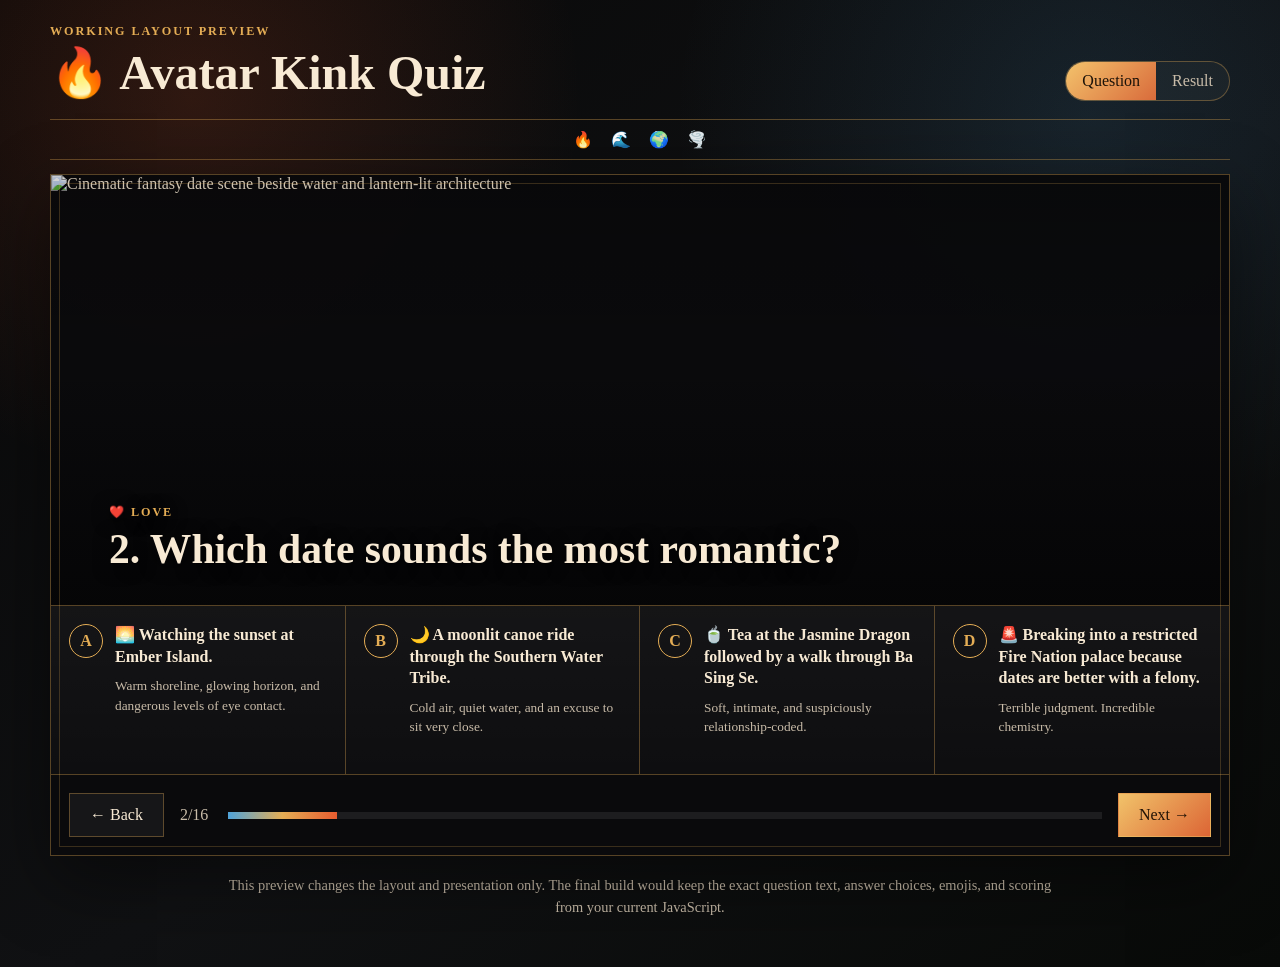
==== index.html @ ad83960a "Add files via upload" ====
<!DOCTYPE html>
<html lang="en">
<head>
  <meta charset="UTF-8">
  <meta name="viewport" content="width=device-width, initial-scale=1.0">
  <title>Avatar Kink Quiz — Layout Preview</title>
  <link rel="stylesheet" href="style.css">
</head>
<body>
  <main class="preview-shell">
    <header class="preview-header">
      <div>
        <p class="eyebrow">Working layout preview</p>
        <h1>🔥 Avatar Kink Quiz</h1>
      </div>
      <div class="view-switch" role="group" aria-label="Preview screen">
        <button class="switch-btn active" data-view="question">Question</button>
        <button class="switch-btn" data-view="result">Result</button>
      </div>
    </header>

    <section id="questionView" class="screen">
      <div class="ornament-line"><span>🔥</span><span>🌊</span><span>🌍</span><span>🌪️</span></div>

      <article class="question-frame">
        <div class="hero-art">
          <img src="assets/question-date-preview.jpg" alt="Cinematic fantasy date scene beside water and lantern-lit architecture">
          <div class="hero-shade"></div>
          <div class="question-heading">
            <p class="section-label">❤️ Love</p>
            <h2>2. Which date sounds the most romantic?</h2>
          </div>
        </div>

        <div class="answer-grid">
          <button class="answer-card">
            <span class="choice-letter">A</span>
            <span class="choice-copy"><b>🌅 Watching the sunset at Ember Island.</b><small>Warm shoreline, glowing horizon, and dangerous levels of eye contact.</small></span>
          </button>
          <button class="answer-card">
            <span class="choice-letter">B</span>
            <span class="choice-copy"><b>🌙 A moonlit canoe ride through the Southern Water Tribe.</b><small>Cold air, quiet water, and an excuse to sit very close.</small></span>
          </button>
          <button class="answer-card">
            <span class="choice-letter">C</span>
            <span class="choice-copy"><b>🍵 Tea at the Jasmine Dragon followed by a walk through Ba Sing Se.</b><small>Soft, intimate, and suspiciously relationship-coded.</small></span>
          </button>
          <button class="answer-card">
            <span class="choice-letter">D</span>
            <span class="choice-copy"><b>🚨 Breaking into a restricted Fire Nation palace because dates are better with a felony.</b><small>Terrible judgment. Incredible chemistry.</small></span>
          </button>
        </div>

        <footer class="quiz-footer">
          <button class="nav-btn">← Back</button>
          <div class="progress-wrap">
            <div class="progress-copy"><span>2</span>/16</div>
            <div class="progress-track"><div class="progress-fill"></div></div>
          </div>
          <button class="nav-btn primary">Next →</button>
        </footer>
      </article>
    </section>

    <section id="resultView" class="screen hidden">
      <article class="result-frame fire-theme">
        <div class="result-art-panel">
          <img src="assets/fire-result-preview.jpg" alt="Cinematic firebender woman surrounded by flames and a dragon-shaped fire spirit">
          <div class="result-vignette"></div>
          <div class="result-title">
            <p class="section-label">Your elemental profile</p>
            <h2>🔥 Firebender</h2>
            <p>The Wild Spark</p>
          </div>
          <div class="floating-seal seal-one">🐉</div>
          <div class="floating-seal seal-two">❤️‍🔥</div>
          <div class="floating-seal seal-three">😏</div>
        </div>

        <div class="result-details">
          <div class="result-chip">
            <span>⚙️</span>
            <div><small>Sub-bending Kink</small><strong>Dragon Fire Kink</strong></div>
          </div>
          <div class="result-chip">
            <span>❤️</span>
            <div><small>Love Style</small><strong>Ride or Die Love Style</strong></div>
          </div>
          <div class="result-chip">
            <span>🎭</span>
            <div><small>Mask</small><strong>Fire Energy</strong></div>
          </div>
          <div class="result-chip">
            <span>🔒</span>
            <div><small>Hidden Trait</small><strong>Whimsical</strong></div>
          </div>
          <div class="result-chip wide">
            <span>📜</span>
            <div><small>Relationship Quirk</small><strong>Likely to accidentally flirt with the cashier.</strong></div>
          </div>
        </div>

        <div class="result-quote">“You don’t just bring the heat. You are the whole damn flame.”</div>

        <div class="result-actions">
          <button class="nav-btn primary">Share Result Card</button>
          <button class="nav-btn">Save Result Card</button>
        </div>
      </article>
    </section>

    <p class="preview-note">This preview changes the layout and presentation only. The final build would keep the exact question text, answer choices, emojis, and scoring from your current JavaScript.</p>
  </main>
  <script src="script.js"></script>
</body>
</html>
---- style.css ----
:root {
  --ink: #f8ead4;
  --muted: #c9bca9;
  --gold: #e4ad55;
  --ember: #e85c2f;
  --water: #4fa3d9;
  --earth: #9ba54a;
  --air: #e6ddc0;
  --line: rgba(228, 173, 85, .35);
  --panel: rgba(10, 10, 12, .94);
}

* { box-sizing: border-box; }

body {
  margin: 0;
  min-height: 100vh;
  color: var(--ink);
  font-family: Georgia, "Times New Roman", serif;
  background:
    radial-gradient(circle at 15% 10%, rgba(232, 92, 47, .17), transparent 28%),
    radial-gradient(circle at 85% 12%, rgba(79, 163, 217, .13), transparent 30%),
    linear-gradient(145deg, #080808, #101113 55%, #080a08);
}

button { font: inherit; }

.preview-shell {
  width: min(1180px, calc(100% - 28px));
  margin: 0 auto;
  padding: 24px 0 48px;
}

.preview-header {
  display: flex;
  justify-content: space-between;
  align-items: end;
  gap: 20px;
  margin-bottom: 18px;
}

.eyebrow, .section-label {
  margin: 0 0 6px;
  color: var(--gold);
  text-transform: uppercase;
  letter-spacing: .16em;
  font-size: .76rem;
  font-weight: 700;
}

h1, h2 { margin: 0; }
h1 { font-size: clamp(1.8rem, 5vw, 3rem); }
h2 { font-size: clamp(1.6rem, 4vw, 2.6rem); line-height: 1.12; }

.view-switch {
  display: flex;
  border: 1px solid var(--line);
  border-radius: 999px;
  overflow: hidden;
  background: rgba(255,255,255,.03);
}

.switch-btn {
  border: 0;
  padding: 10px 16px;
  color: var(--muted);
  background: transparent;
  cursor: pointer;
}
.switch-btn.active {
  color: #1b1208;
  background: linear-gradient(135deg, #f3c36c, #d96b3b);
}

.ornament-line {
  display: flex;
  justify-content: center;
  gap: 18px;
  padding: 10px;
  color: var(--gold);
  border-top: 1px solid var(--line);
  border-bottom: 1px solid var(--line);
  margin-bottom: 14px;
}

.question-frame,
.result-frame {
  border: 1px solid var(--line);
  background: var(--panel);
  box-shadow: 0 24px 70px rgba(0,0,0,.46);
  overflow: hidden;
  position: relative;
}

.question-frame::before,
.result-frame::before {
  content: "";
  position: absolute;
  inset: 8px;
  border: 1px solid rgba(228,173,85,.22);
  pointer-events: none;
  z-index: 4;
}

.hero-art {
  min-height: 430px;
  position: relative;
  overflow: hidden;
}
.hero-art img,
.result-art-panel img {
  width: 100%;
  height: 100%;
  display: block;
  object-fit: cover;
}
.hero-art img { position: absolute; inset: 0; }

.hero-shade {
  position: absolute;
  inset: 0;
  background: linear-gradient(to top, rgba(5,5,6,.94), transparent 55%, rgba(0,0,0,.18));
}

.question-heading {
  position: absolute;
  left: clamp(20px, 5vw, 58px);
  right: clamp(20px, 5vw, 58px);
  bottom: 32px;
  text-shadow: 0 3px 18px #000;
}

.answer-grid {
  display: grid;
  grid-template-columns: repeat(4, 1fr);
  border-top: 1px solid var(--line);
}

.answer-card {
  min-height: 168px;
  border: 0;
  border-right: 1px solid var(--line);
  background:
    linear-gradient(to bottom, rgba(255,255,255,.045), rgba(255,255,255,.015));
  color: var(--ink);
  padding: 18px;
  text-align: left;
  cursor: pointer;
  display: flex;
  gap: 12px;
  transition: background .2s ease, transform .2s ease;
}
.answer-card:last-child { border-right: 0; }
.answer-card:hover,
.answer-card.selected {
  background: rgba(228,173,85,.12);
  transform: translateY(-3px);
}
.choice-letter {
  width: 34px;
  height: 34px;
  flex: 0 0 34px;
  display: grid;
  place-items: center;
  border: 1px solid var(--gold);
  border-radius: 50%;
  color: var(--gold);
  font-weight: 800;
}
.choice-copy b { display: block; line-height: 1.35; }
.choice-copy small {
  display: block;
  color: var(--muted);
  line-height: 1.45;
  margin-top: 9px;
}

.quiz-footer, .result-actions {
  display: flex;
  align-items: center;
  gap: 16px;
  padding: 18px;
  border-top: 1px solid var(--line);
}

.nav-btn {
  border: 1px solid var(--line);
  background: rgba(255,255,255,.05);
  color: var(--ink);
  padding: 12px 20px;
  cursor: pointer;
}
.nav-btn.primary {
  color: #211306;
  background: linear-gradient(135deg, #f1c36a, #dc6535);
}
.progress-wrap { flex: 1; display: flex; align-items: center; gap: 12px; }
.progress-copy { color: var(--muted); min-width: 36px; }
.progress-track { height: 7px; flex: 1; background: rgba(255,255,255,.08); }
.progress-fill { width: 12.5%; height: 100%; background: linear-gradient(90deg, var(--water), var(--gold), var(--ember)); }

.result-frame {
  display: grid;
  grid-template-columns: minmax(0, 1.25fr) minmax(300px, .75fr);
}
.result-art-panel {
  min-height: 760px;
  position: relative;
  overflow: hidden;
}
.result-art-panel img { position: absolute; inset: 0; }
.result-vignette {
  position: absolute;
  inset: 0;
  background:
    radial-gradient(circle at center, transparent 30%, rgba(0,0,0,.42) 100%),
    linear-gradient(to top, rgba(0,0,0,.9), transparent 45%);
}
.result-title {
  position: absolute;
  top: 36px;
  left: 42px;
  right: 42px;
  text-shadow: 0 3px 20px #000;
}
.result-title > p:last-child {
  margin: 8px 0 0;
  color: #ffd7a6;
  font-style: italic;
  font-size: 1.15rem;
}
.floating-seal {
  position: absolute;
  width: 62px;
  height: 62px;
  display: grid;
  place-items: center;
  border: 1px solid rgba(255,190,92,.7);
  border-radius: 50%;
  background: rgba(0,0,0,.55);
  font-size: 1.65rem;
  box-shadow: 0 0 30px rgba(232,92,47,.25);
}
.seal-one { right: 32px; top: 120px; }
.seal-two { left: 36px; bottom: 120px; }
.seal-three { right: 42px; bottom: 54px; }

.result-details {
  display: grid;
  align-content: center;
  gap: 12px;
  padding: 46px 34px 24px;
  background:
    linear-gradient(rgba(14,10,8,.94), rgba(8,8,10,.98)),
    repeating-linear-gradient(0deg, transparent, transparent 28px, rgba(228,173,85,.04) 29px);
}
.result-chip {
  display: grid;
  grid-template-columns: 46px 1fr;
  gap: 12px;
  align-items: center;
  border: 1px solid rgba(228,173,85,.25);
  padding: 14px;
  background: rgba(255,255,255,.035);
}
.result-chip > span { font-size: 1.5rem; text-align: center; }
.result-chip small {
  display: block;
  color: var(--gold);
  text-transform: uppercase;
  letter-spacing: .12em;
  margin-bottom: 5px;
}
.result-chip strong { line-height: 1.35; }

.result-quote {
  grid-column: 1 / -1;
  padding: 22px;
  text-align: center;
  font-size: 1.18rem;
  font-style: italic;
  border-top: 1px solid var(--line);
  background: rgba(232,92,47,.07);
}
.result-actions { grid-column: 1 / -1; justify-content: center; }

.preview-note {
  color: var(--muted);
  line-height: 1.55;
  text-align: center;
  max-width: 850px;
  margin: 18px auto 0;
  font-size: .9rem;
}

.hidden { display: none !important; }

@media (max-width: 820px) {
  .preview-header { align-items: stretch; flex-direction: column; }
  .view-switch { align-self: flex-start; }
  .answer-grid { grid-template-columns: 1fr 1fr; }
  .answer-card:nth-child(2) { border-right: 0; }
  .answer-card:nth-child(-n+2) { border-bottom: 1px solid var(--line); }
  .result-frame { grid-template-columns: 1fr; }
  .result-art-panel { min-height: 640px; }
}

@media (max-width: 520px) {
  .preview-shell { width: min(100% - 14px, 1180px); padding-top: 10px; }
  .hero-art { min-height: 390px; }
  .answer-grid { grid-template-columns: 1fr; }
  .answer-card { border-right: 0; border-bottom: 1px solid var(--line); min-height: 0; }
  .quiz-footer { flex-wrap: wrap; }
  .progress-wrap { order: -1; width: 100%; flex-basis: 100%; }
  .result-art-panel { min-height: 560px; }
  .result-details { padding: 24px 18px; }
  .result-title { left: 24px; right: 24px; top: 28px; }
}
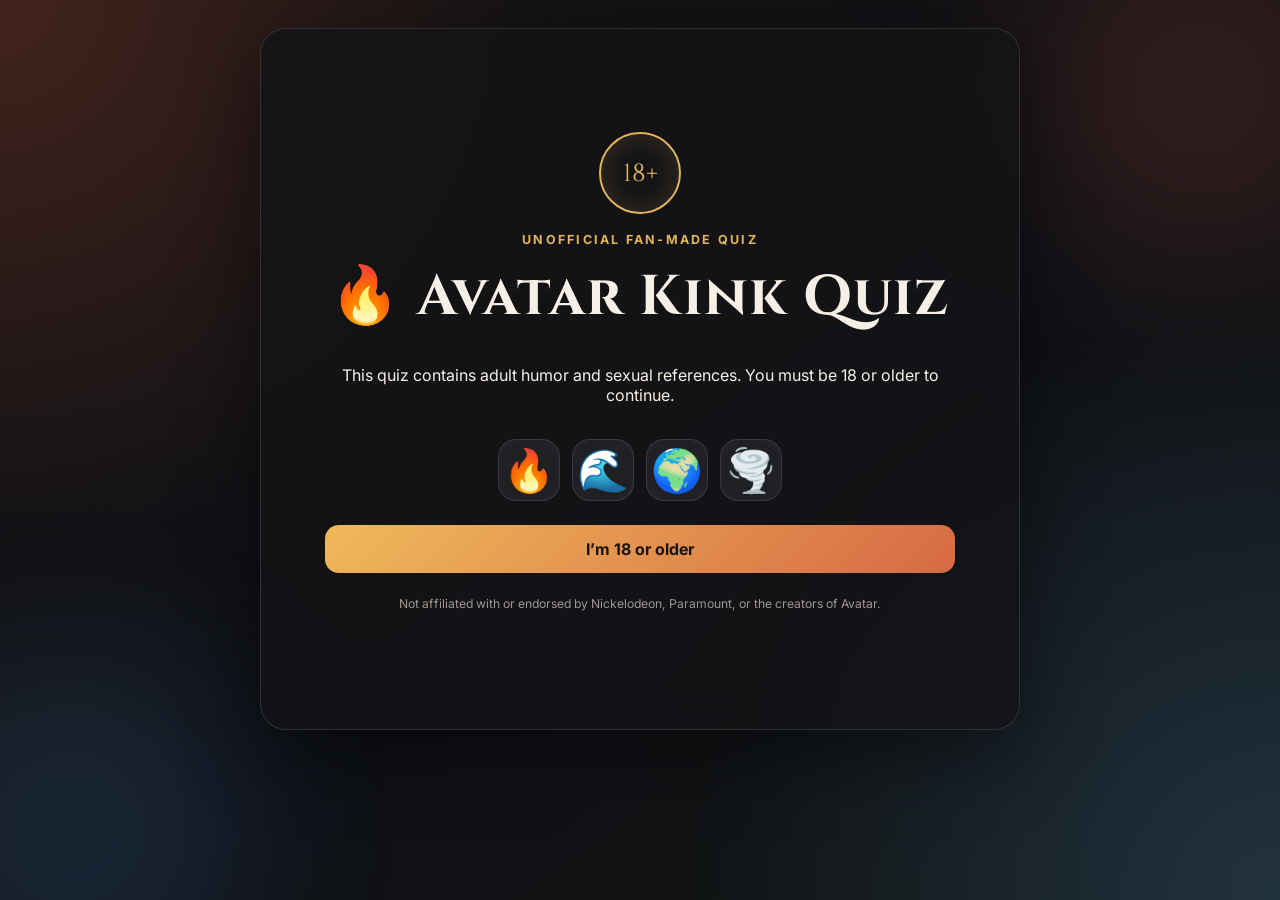
==== commit 722c8796: "Add files via upload" ====
--- a/index.html
+++ b/index.html
@@ -1,116 +1,74 @@
 <!DOCTYPE html>
 <html lang="en">
 <head>
-  <meta charset="UTF-8">
-  <meta name="viewport" content="width=device-width, initial-scale=1.0">
-  <title>Avatar Kink Quiz — Layout Preview</title>
-  <link rel="stylesheet" href="style.css">
+  <meta charset="UTF-8" />
+  <meta name="viewport" content="width=device-width, initial-scale=1.0" />
+  <meta name="description" content="An unofficial, fan-made adult elemental personality quiz." />
+  <title>Avatar Kink Quiz</title>
+  <link rel="preconnect" href="https://fonts.googleapis.com">
+  <link rel="preconnect" href="https://fonts.gstatic.com" crossorigin>
+  <link href="https://fonts.googleapis.com/css2?family=Cinzel:wght@600;700&family=Inter:wght@400;500;600;700&display=swap" rel="stylesheet">
+  <link rel="stylesheet" href="style.css" />
 </head>
 <body>
-  <main class="preview-shell">
-    <header class="preview-header">
-      <div>
-        <p class="eyebrow">Working layout preview</p>
-        <h1>🔥 Avatar Kink Quiz</h1>
+  <div class="ambient ambient-one"></div>
+  <div class="ambient ambient-two"></div>
+  <div id="elementFX" class="element-fx" aria-hidden="true"></div>
+
+  <main class="app-shell">
+    <section id="ageGate" class="panel age-gate">
+      <div class="seal">18+</div>
+      <p class="eyebrow">Unofficial fan-made quiz</p>
+      <h1>🔥 Avatar Kink Quiz</h1>
+      <p>This quiz contains adult humor and sexual references. You must be 18 or older to continue.</p>
+      <div class="intro-art" aria-hidden="true">
+        <span>🔥</span><span>🌊</span><span>🌍</span><span>🌪️</span>
       </div>
-      <div class="view-switch" role="group" aria-label="Preview screen">
-        <button class="switch-btn active" data-view="question">Question</button>
-        <button class="switch-btn" data-view="result">Result</button>
-      </div>
-    </header>
-
-    <section id="questionView" class="screen">
-      <div class="ornament-line"><span>🔥</span><span>🌊</span><span>🌍</span><span>🌪️</span></div>
-
-      <article class="question-frame">
-        <div class="hero-art">
-          <img src="assets/question-date-preview.jpg" alt="Cinematic fantasy date scene beside water and lantern-lit architecture">
-          <div class="hero-shade"></div>
-          <div class="question-heading">
-            <p class="section-label">❤️ Love</p>
-            <h2>2. Which date sounds the most romantic?</h2>
-          </div>
-        </div>
-
-        <div class="answer-grid">
-          <button class="answer-card">
-            <span class="choice-letter">A</span>
-            <span class="choice-copy"><b>🌅 Watching the sunset at Ember Island.</b><small>Warm shoreline, glowing horizon, and dangerous levels of eye contact.</small></span>
-          </button>
-          <button class="answer-card">
-            <span class="choice-letter">B</span>
-            <span class="choice-copy"><b>🌙 A moonlit canoe ride through the Southern Water Tribe.</b><small>Cold air, quiet water, and an excuse to sit very close.</small></span>
-          </button>
-          <button class="answer-card">
-            <span class="choice-letter">C</span>
-            <span class="choice-copy"><b>🍵 Tea at the Jasmine Dragon followed by a walk through Ba Sing Se.</b><small>Soft, intimate, and suspiciously relationship-coded.</small></span>
-          </button>
-          <button class="answer-card">
-            <span class="choice-letter">D</span>
-            <span class="choice-copy"><b>🚨 Breaking into a restricted Fire Nation palace because dates are better with a felony.</b><small>Terrible judgment. Incredible chemistry.</small></span>
-          </button>
-        </div>
-
-        <footer class="quiz-footer">
-          <button class="nav-btn">← Back</button>
-          <div class="progress-wrap">
-            <div class="progress-copy"><span>2</span>/16</div>
-            <div class="progress-track"><div class="progress-fill"></div></div>
-          </div>
-          <button class="nav-btn primary">Next →</button>
-        </footer>
-      </article>
+      <button id="enterQuiz" class="primary-btn">I’m 18 or older</button>
+      <p class="legal">Not affiliated with or endorsed by Nickelodeon, Paramount, or the creators of Avatar.</p>
     </section>
 
-    <section id="resultView" class="screen hidden">
-      <article class="result-frame fire-theme">
-        <div class="result-art-panel">
-          <img src="assets/fire-result-preview.jpg" alt="Cinematic firebender woman surrounded by flames and a dragon-shaped fire spirit">
-          <div class="result-vignette"></div>
-          <div class="result-title">
-            <p class="section-label">Your elemental profile</p>
-            <h2>🔥 Firebender</h2>
-            <p>The Wild Spark</p>
-          </div>
-          <div class="floating-seal seal-one">🐉</div>
-          <div class="floating-seal seal-two">❤️‍🔥</div>
-          <div class="floating-seal seal-three">😏</div>
+    <section id="quizApp" class="hidden">
+      <header class="topbar">
+        <div>
+          <p class="eyebrow" id="sectionLabel">❤️ Love</p>
+          <h1>🔥 Avatar Kink Quiz</h1>
         </div>
+        <div class="topbar-actions">
+          <button id="musicBtn" class="icon-btn" type="button" aria-label="Toggle ambient music" title="Toggle ambient music">♪</button>
+          <div class="progress-copy"><span id="questionCount">1</span>/16</div>
+        </div>
+      </header>
 
-        <div class="result-details">
-          <div class="result-chip">
-            <span>⚙️</span>
-            <div><small>Sub-bending Kink</small><strong>Dragon Fire Kink</strong></div>
-          </div>
-          <div class="result-chip">
-            <span>❤️</span>
-            <div><small>Love Style</small><strong>Ride or Die Love Style</strong></div>
-          </div>
-          <div class="result-chip">
-            <span>🎭</span>
-            <div><small>Mask</small><strong>Fire Energy</strong></div>
-          </div>
-          <div class="result-chip">
-            <span>🔒</span>
-            <div><small>Hidden Trait</small><strong>Whimsical</strong></div>
-          </div>
-          <div class="result-chip wide">
-            <span>📜</span>
-            <div><small>Relationship Quirk</small><strong>Likely to accidentally flirt with the cashier.</strong></div>
-          </div>
-        </div>
+      <div class="progress-track" aria-hidden="true">
+        <div id="progressBar" class="progress-bar"></div>
+      </div>
 
-        <div class="result-quote">“You don’t just bring the heat. You are the whole damn flame.”</div>
+      <section id="questionCard" class="panel question-card" aria-live="polite"></section>
 
-        <div class="result-actions">
-          <button class="nav-btn primary">Share Result Card</button>
-          <button class="nav-btn">Save Result Card</button>
-        </div>
-      </article>
+      <nav class="quiz-nav">
+        <button id="backBtn" class="secondary-btn">Back</button>
+        <button id="nextBtn" class="primary-btn">Next</button>
+      </nav>
     </section>
 
-    <p class="preview-note">This preview changes the layout and presentation only. The final build would keep the exact question text, answer choices, emojis, and scoring from your current JavaScript.</p>
+    <section id="resultScreen" class="hidden">
+      <div class="panel result-panel">
+        <p class="eyebrow">Your elemental profile</p>
+        <h1 id="resultTitle">Your Result</h1>
+        <div id="resultCard" class="result-card"></div>
+        <div class="result-actions">
+          <button id="shareCardBtn" class="primary-btn">Share Result Card</button>
+          <button id="saveCardBtn" class="secondary-btn">Save Result Card</button>
+          <button id="copyBtn" class="secondary-btn">Copy Text</button>
+          <button id="restartBtn" class="ghost-btn">Retake Quiz</button>
+        </div>
+        <canvas id="shareCanvas" width="1080" height="1350" class="share-canvas" aria-hidden="true"></canvas>
+        <p class="legal">This unofficial fan project uses no official artwork and stores no answers on a server.</p>
+      </div>
+    </section>
   </main>
+
   <script src="script.js"></script>
 </body>
 </html>
--- a/style.css
+++ b/style.css
@@ -1,319 +1,556 @@
-
 :root {
-  --ink: #f8ead4;
-  --muted: #c9bca9;
-  --gold: #e4ad55;
-  --ember: #e85c2f;
-  --water: #4fa3d9;
-  --earth: #9ba54a;
-  --air: #e6ddc0;
-  --line: rgba(228, 173, 85, .35);
-  --panel: rgba(10, 10, 12, .94);
+  --ink: #f6efe5;
+  --muted: #cfc4b8;
+  --panel: rgba(20, 20, 23, 0.88);
+  --panel-strong: rgba(11, 11, 13, 0.96);
+  --line: rgba(255,255,255,0.12);
+  --gold: #e2b45c;
+  --fire: #d95b3f;
+  --water: #4f8fcf;
+  --earth: #78934d;
+  --air: #d7c99d;
+  --shadow: 0 24px 80px rgba(0,0,0,.45);
 }
 
 * { box-sizing: border-box; }
+
+html { min-height: 100%; }
 
 body {
   margin: 0;
   min-height: 100vh;
   color: var(--ink);
-  font-family: Georgia, "Times New Roman", serif;
+  font-family: "Inter", system-ui, sans-serif;
   background:
-    radial-gradient(circle at 15% 10%, rgba(232, 92, 47, .17), transparent 28%),
-    radial-gradient(circle at 85% 12%, rgba(79, 163, 217, .13), transparent 30%),
-    linear-gradient(145deg, #080808, #101113 55%, #080a08);
-}
-
-button { font: inherit; }
-
-.preview-shell {
-  width: min(1180px, calc(100% - 28px));
+    radial-gradient(circle at top left, rgba(217,91,63,.23), transparent 35%),
+    radial-gradient(circle at bottom right, rgba(79,143,207,.25), transparent 38%),
+    linear-gradient(145deg, #161312, #0f1117 55%, #12140f);
+  overflow-x: hidden;
+}
+
+body::before {
+  content: "";
+  position: fixed;
+  inset: 0;
+  pointer-events: none;
+  opacity: .16;
+  background-image:
+    linear-gradient(rgba(255,255,255,.025) 1px, transparent 1px),
+    linear-gradient(90deg, rgba(255,255,255,.025) 1px, transparent 1px);
+  background-size: 36px 36px;
+}
+
+.ambient {
+  position: fixed;
+  width: 340px;
+  height: 340px;
+  border-radius: 50%;
+  filter: blur(90px);
+  opacity: .18;
+  pointer-events: none;
+}
+.ambient-one { top: -80px; right: -90px; background: var(--fire); }
+.ambient-two { bottom: -100px; left: -100px; background: var(--water); }
+
+.app-shell {
+  width: min(760px, calc(100% - 28px));
   margin: 0 auto;
-  padding: 24px 0 48px;
-}
-
-.preview-header {
+  padding: 28px 0 52px;
+  position: relative;
+  z-index: 1;
+}
+
+.panel {
+  background: var(--panel);
+  border: 1px solid var(--line);
+  border-radius: 26px;
+  box-shadow: var(--shadow);
+  backdrop-filter: blur(18px);
+}
+
+.age-gate {
+  min-height: 78vh;
+  display: grid;
+  place-content: center;
+  text-align: center;
+  padding: clamp(28px, 6vw, 64px);
+}
+
+.seal {
+  margin: 0 auto 18px;
+  width: 82px;
+  height: 82px;
+  display: grid;
+  place-items: center;
+  border-radius: 50%;
+  border: 2px solid var(--gold);
+  color: var(--gold);
+  font-family: "Cinzel", serif;
+  font-size: 1.55rem;
+  box-shadow: inset 0 0 28px rgba(226,180,92,.18);
+}
+
+h1, h2 {
+  font-family: "Cinzel", serif;
+  letter-spacing: .02em;
+}
+
+h1 { margin: 4px 0 14px; font-size: clamp(2rem, 7vw, 3.5rem); }
+h2 { font-size: clamp(1.45rem, 4.4vw, 2.05rem); line-height: 1.28; }
+
+.eyebrow {
+  margin: 0 0 8px;
+  color: var(--gold);
+  font-size: .78rem;
+  text-transform: uppercase;
+  letter-spacing: .18em;
+  font-weight: 700;
+}
+
+.notice {
+  margin: 20px auto 24px;
+  max-width: 560px;
+  padding: 14px 16px;
+  border: 1px solid rgba(226,180,92,.25);
+  background: rgba(226,180,92,.08);
+  border-radius: 14px;
+  color: var(--muted);
+  line-height: 1.55;
+}
+
+.legal {
+  margin-top: 22px;
+  font-size: .76rem;
+  color: #9f978f;
+  line-height: 1.5;
+}
+
+.hidden { display: none !important; }
+
+.topbar {
   display: flex;
+  align-items: flex-end;
   justify-content: space-between;
-  align-items: end;
-  gap: 20px;
+  gap: 18px;
+  margin: 6px 4px 14px;
+}
+.topbar h1 { margin: 0; font-size: clamp(1.45rem, 5vw, 2.25rem); }
+.progress-copy { color: var(--muted); font-weight: 700; }
+
+.progress-track {
+  height: 8px;
+  border-radius: 999px;
+  background: rgba(255,255,255,.08);
+  overflow: hidden;
   margin-bottom: 18px;
 }
-
-.eyebrow, .section-label {
-  margin: 0 0 6px;
-  color: var(--gold);
-  text-transform: uppercase;
-  letter-spacing: .16em;
-  font-size: .76rem;
-  font-weight: 700;
-}
-
-h1, h2 { margin: 0; }
-h1 { font-size: clamp(1.8rem, 5vw, 3rem); }
-h2 { font-size: clamp(1.6rem, 4vw, 2.6rem); line-height: 1.12; }
-
-.view-switch {
-  display: flex;
-  border: 1px solid var(--line);
-  border-radius: 999px;
-  overflow: hidden;
-  background: rgba(255,255,255,.03);
-}
-
-.switch-btn {
-  border: 0;
-  padding: 10px 16px;
+.progress-bar {
+  width: 6.25%;
+  height: 100%;
+  border-radius: inherit;
+  background: linear-gradient(90deg, var(--fire), var(--gold), var(--water));
+  transition: width .35s ease;
+}
+
+.question-card {
+  min-height: 480px;
+  padding: clamp(24px, 5vw, 44px);
+  animation: rise .3s ease;
+}
+
+.question-card .question-copy {
   color: var(--muted);
-  background: transparent;
+  line-height: 1.65;
+  margin: 0 0 18px;
+}
+.question-card blockquote {
+  margin: 18px 0;
+  padding: 16px 18px;
+  border-left: 3px solid var(--gold);
+  background: rgba(255,255,255,.04);
+  border-radius: 0 12px 12px 0;
+  font-family: "Cinzel", serif;
+}
+
+.answers {
+  display: grid;
+  gap: 12px;
+  margin-top: 22px;
+}
+
+.answer {
+  width: 100%;
+  text-align: left;
+  padding: 16px 17px;
+  border: 1px solid var(--line);
+  background: rgba(255,255,255,.045);
+  color: var(--ink);
+  border-radius: 15px;
+  font: inherit;
+  line-height: 1.45;
   cursor: pointer;
-}
-.switch-btn.active {
-  color: #1b1208;
-  background: linear-gradient(135deg, #f3c36c, #d96b3b);
-}
-
-.ornament-line {
-  display: flex;
-  justify-content: center;
-  gap: 18px;
-  padding: 10px;
-  color: var(--gold);
-  border-top: 1px solid var(--line);
-  border-bottom: 1px solid var(--line);
-  margin-bottom: 14px;
-}
-
-.question-frame,
-.result-frame {
-  border: 1px solid var(--line);
-  background: var(--panel);
-  box-shadow: 0 24px 70px rgba(0,0,0,.46);
-  overflow: hidden;
-  position: relative;
-}
-
-.question-frame::before,
-.result-frame::before {
-  content: "";
-  position: absolute;
-  inset: 8px;
-  border: 1px solid rgba(228,173,85,.22);
-  pointer-events: none;
-  z-index: 4;
-}
-
-.hero-art {
-  min-height: 430px;
-  position: relative;
-  overflow: hidden;
-}
-.hero-art img,
-.result-art-panel img {
+  transition: transform .18s ease, border-color .18s ease, background .18s ease;
+}
+.answer:hover { transform: translateY(-2px); border-color: rgba(226,180,92,.6); }
+.answer.selected {
+  border-color: var(--gold);
+  background: rgba(226,180,92,.13);
+  box-shadow: inset 0 0 0 1px rgba(226,180,92,.25);
+}
+
+.numeric-wrap {
+  margin-top: 22px;
+}
+.numeric-wrap label {
+  display: block;
+  margin-bottom: 9px;
+  color: var(--muted);
+}
+.numeric-input {
   width: 100%;
-  height: 100%;
-  display: block;
-  object-fit: cover;
-}
-.hero-art img { position: absolute; inset: 0; }
-
-.hero-shade {
-  position: absolute;
-  inset: 0;
-  background: linear-gradient(to top, rgba(5,5,6,.94), transparent 55%, rgba(0,0,0,.18));
-}
-
-.question-heading {
-  position: absolute;
-  left: clamp(20px, 5vw, 58px);
-  right: clamp(20px, 5vw, 58px);
-  bottom: 32px;
-  text-shadow: 0 3px 18px #000;
-}
-
-.answer-grid {
-  display: grid;
-  grid-template-columns: repeat(4, 1fr);
-  border-top: 1px solid var(--line);
-}
-
-.answer-card {
-  min-height: 168px;
-  border: 0;
-  border-right: 1px solid var(--line);
-  background:
-    linear-gradient(to bottom, rgba(255,255,255,.045), rgba(255,255,255,.015));
+  padding: 17px;
+  border: 1px solid var(--line);
+  background: rgba(255,255,255,.055);
   color: var(--ink);
-  padding: 18px;
-  text-align: left;
-  cursor: pointer;
+  border-radius: 14px;
+  font: inherit;
+  font-size: 1.1rem;
+  outline: none;
+}
+.numeric-input:focus { border-color: var(--gold); }
+
+.helper {
+  margin-top: 12px;
+  color: #aaa198;
+  font-size: .83rem;
+  line-height: 1.55;
+}
+
+.quiz-nav, .result-actions {
   display: flex;
   gap: 12px;
-  transition: background .2s ease, transform .2s ease;
-}
-.answer-card:last-child { border-right: 0; }
-.answer-card:hover,
-.answer-card.selected {
-  background: rgba(228,173,85,.12);
-  transform: translateY(-3px);
-}
-.choice-letter {
-  width: 34px;
-  height: 34px;
-  flex: 0 0 34px;
+  margin-top: 16px;
+}
+.quiz-nav button, .result-actions button { flex: 1; }
+
+button {
+  border: 0;
+  border-radius: 14px;
+  padding: 14px 18px;
+  font: inherit;
+  font-weight: 700;
+  cursor: pointer;
+}
+button:disabled { opacity: .45; cursor: not-allowed; }
+.primary-btn {
+  background: linear-gradient(135deg, #efb95a, #d76a44);
+  color: #18130d;
+}
+.secondary-btn {
+  background: rgba(255,255,255,.09);
+  color: var(--ink);
+  border: 1px solid var(--line);
+}
+.ghost-btn {
+  background: transparent;
+  color: var(--muted);
+  border: 1px dashed var(--line);
+}
+
+.result-panel {
+  padding: clamp(24px, 5vw, 48px);
+  text-align: center;
+}
+.result-card {
+  margin: 26px 0 18px;
   display: grid;
-  place-items: center;
-  border: 1px solid var(--gold);
-  border-radius: 50%;
-  color: var(--gold);
-  font-weight: 800;
-}
-.choice-copy b { display: block; line-height: 1.35; }
-.choice-copy small {
-  display: block;
-  color: var(--muted);
-  line-height: 1.45;
-  margin-top: 9px;
-}
-
-.quiz-footer, .result-actions {
-  display: flex;
-  align-items: center;
-  gap: 16px;
-  padding: 18px;
-  border-top: 1px solid var(--line);
-}
-
-.nav-btn {
-  border: 1px solid var(--line);
-  background: rgba(255,255,255,.05);
-  color: var(--ink);
-  padding: 12px 20px;
-  cursor: pointer;
-}
-.nav-btn.primary {
-  color: #211306;
-  background: linear-gradient(135deg, #f1c36a, #dc6535);
-}
-.progress-wrap { flex: 1; display: flex; align-items: center; gap: 12px; }
-.progress-copy { color: var(--muted); min-width: 36px; }
-.progress-track { height: 7px; flex: 1; background: rgba(255,255,255,.08); }
-.progress-fill { width: 12.5%; height: 100%; background: linear-gradient(90deg, var(--water), var(--gold), var(--ember)); }
-
-.result-frame {
-  display: grid;
-  grid-template-columns: minmax(0, 1.25fr) minmax(300px, .75fr);
-}
-.result-art-panel {
-  min-height: 760px;
-  position: relative;
-  overflow: hidden;
-}
-.result-art-panel img { position: absolute; inset: 0; }
-.result-vignette {
-  position: absolute;
-  inset: 0;
-  background:
-    radial-gradient(circle at center, transparent 30%, rgba(0,0,0,.42) 100%),
-    linear-gradient(to top, rgba(0,0,0,.9), transparent 45%);
-}
-.result-title {
-  position: absolute;
-  top: 36px;
-  left: 42px;
-  right: 42px;
-  text-shadow: 0 3px 20px #000;
-}
-.result-title > p:last-child {
-  margin: 8px 0 0;
-  color: #ffd7a6;
-  font-style: italic;
-  font-size: 1.15rem;
-}
-.floating-seal {
-  position: absolute;
-  width: 62px;
-  height: 62px;
-  display: grid;
-  place-items: center;
-  border: 1px solid rgba(255,190,92,.7);
-  border-radius: 50%;
-  background: rgba(0,0,0,.55);
-  font-size: 1.65rem;
-  box-shadow: 0 0 30px rgba(232,92,47,.25);
-}
-.seal-one { right: 32px; top: 120px; }
-.seal-two { left: 36px; bottom: 120px; }
-.seal-three { right: 42px; bottom: 54px; }
-
-.result-details {
-  display: grid;
-  align-content: center;
   gap: 12px;
-  padding: 46px 34px 24px;
-  background:
-    linear-gradient(rgba(14,10,8,.94), rgba(8,8,10,.98)),
-    repeating-linear-gradient(0deg, transparent, transparent 28px, rgba(228,173,85,.04) 29px);
-}
-.result-chip {
-  display: grid;
-  grid-template-columns: 46px 1fr;
-  gap: 12px;
-  align-items: center;
-  border: 1px solid rgba(228,173,85,.25);
-  padding: 14px;
-  background: rgba(255,255,255,.035);
-}
-.result-chip > span { font-size: 1.5rem; text-align: center; }
-.result-chip small {
+  text-align: left;
+}
+.result-row {
+  border: 1px solid var(--line);
+  background: rgba(255,255,255,.045);
+  border-radius: 16px;
+  padding: 16px;
+}
+.result-row small {
   display: block;
   color: var(--gold);
   text-transform: uppercase;
   letter-spacing: .12em;
   margin-bottom: 5px;
 }
-.result-chip strong { line-height: 1.35; }
-
-.result-quote {
-  grid-column: 1 / -1;
-  padding: 22px;
-  text-align: center;
-  font-size: 1.18rem;
-  font-style: italic;
-  border-top: 1px solid var(--line);
-  background: rgba(232,92,47,.07);
-}
-.result-actions { grid-column: 1 / -1; justify-content: center; }
-
-.preview-note {
-  color: var(--muted);
-  line-height: 1.55;
-  text-align: center;
-  max-width: 850px;
-  margin: 18px auto 0;
-  font-size: .9rem;
-}
-
-.hidden { display: none !important; }
-
-@media (max-width: 820px) {
-  .preview-header { align-items: stretch; flex-direction: column; }
-  .view-switch { align-self: flex-start; }
-  .answer-grid { grid-template-columns: 1fr 1fr; }
-  .answer-card:nth-child(2) { border-right: 0; }
-  .answer-card:nth-child(-n+2) { border-bottom: 1px solid var(--line); }
-  .result-frame { grid-template-columns: 1fr; }
-  .result-art-panel { min-height: 640px; }
-}
-
-@media (max-width: 520px) {
-  .preview-shell { width: min(100% - 14px, 1180px); padding-top: 10px; }
-  .hero-art { min-height: 390px; }
-  .answer-grid { grid-template-columns: 1fr; }
-  .answer-card { border-right: 0; border-bottom: 1px solid var(--line); min-height: 0; }
-  .quiz-footer { flex-wrap: wrap; }
-  .progress-wrap { order: -1; width: 100%; flex-basis: 100%; }
-  .result-art-panel { min-height: 560px; }
-  .result-details { padding: 24px 18px; }
-  .result-title { left: 24px; right: 24px; top: 28px; }
-}
+.result-row strong { font-size: 1.08rem; line-height: 1.45; }
+
+@keyframes rise {
+  from { opacity: 0; transform: translateY(8px); }
+  to { opacity: 1; transform: translateY(0); }
+}
+
+@media (max-width: 620px) {
+  .app-shell { width: min(100% - 18px, 760px); padding-top: 12px; }
+  .question-card { min-height: 520px; }
+  .quiz-nav, .result-actions { flex-direction: column; }
+}
+
+
+/* Enhanced elemental animation, transitions, music button, and result card controls */
+.element-fx {
+  position: fixed;
+  inset: 0;
+  overflow: hidden;
+  pointer-events: none;
+  z-index: 0;
+}
+
+.fx-particle {
+  position: absolute;
+  width: var(--size, 12px);
+  height: var(--size, 12px);
+  left: var(--x, 50%);
+  bottom: -40px;
+  opacity: 0;
+  border-radius: 50%;
+  animation: particleRise var(--duration, 4s) ease-out forwards;
+}
+
+.fx-fire {
+  background: radial-gradient(circle at 35% 35%, #ffd27a, #f06d42 55%, transparent 72%);
+  box-shadow: 0 0 18px rgba(240,109,66,.75);
+}
+.fx-water {
+  border: 2px solid rgba(145,211,255,.8);
+  background: rgba(79,143,207,.18);
+  box-shadow: 0 0 16px rgba(79,143,207,.55);
+}
+.fx-earth {
+  border-radius: 4px;
+  background: linear-gradient(135deg, #c0a36a, #6f7e45);
+  transform: rotate(var(--rot, 0deg));
+}
+.fx-air {
+  border: 2px solid rgba(240,235,210,.72);
+  background: transparent;
+  box-shadow: inset 0 0 8px rgba(255,255,255,.15);
+}
+
+@keyframes particleRise {
+  0% { transform: translate3d(0, 0, 0) scale(.55) rotate(0deg); opacity: 0; }
+  15% { opacity: .9; }
+  100% { transform: translate3d(var(--drift, 30px), -110vh, 0) scale(1.25) rotate(260deg); opacity: 0; }
+}
+
+.topbar-actions {
+  display: flex;
+  align-items: center;
+  gap: 12px;
+}
+
+.icon-btn {
+  width: 42px;
+  height: 42px;
+  padding: 0;
+  border-radius: 50%;
+  display: grid;
+  place-items: center;
+  color: var(--ink);
+  background: rgba(255,255,255,.08);
+  border: 1px solid var(--line);
+  font-size: 1.15rem;
+}
+.icon-btn.active {
+  color: #17120d;
+  background: linear-gradient(135deg, #efb95a, #d76a44);
+}
+
+.question-card.transition-out {
+  animation: cardOut .22s ease forwards;
+}
+.question-card.transition-in {
+  animation: cardIn .34s cubic-bezier(.2,.8,.2,1) forwards;
+}
+
+@keyframes cardOut {
+  to { opacity: 0; transform: translateX(-18px) scale(.985); }
+}
+@keyframes cardIn {
+  from { opacity: 0; transform: translateX(22px) scale(.985); }
+  to { opacity: 1; transform: translateX(0) scale(1); }
+}
+
+.result-panel {
+  position: relative;
+  overflow: hidden;
+}
+.result-panel::before {
+  content: "";
+  position: absolute;
+  inset: -30%;
+  background:
+    conic-gradient(from 0deg,
+      rgba(217,91,63,.12),
+      rgba(79,143,207,.12),
+      rgba(120,147,77,.12),
+      rgba(215,201,157,.12),
+      rgba(217,91,63,.12));
+  animation: resultAura 18s linear infinite;
+  pointer-events: none;
+}
+.result-panel > * {
+  position: relative;
+  z-index: 1;
+}
+@keyframes resultAura {
+  to { transform: rotate(360deg); }
+}
+
+.result-row {
+  transition: transform .2s ease, border-color .2s ease;
+}
+.result-row:hover {
+  transform: translateY(-2px);
+  border-color: rgba(226,180,92,.45);
+}
+
+.share-canvas {
+  position: fixed;
+  left: -99999px;
+  top: -99999px;
+  width: 1px;
+  height: 1px;
+}
+
+@media (prefers-reduced-motion: reduce) {
+  *, *::before, *::after {
+    animation-duration: .01ms !important;
+    animation-iteration-count: 1 !important;
+    scroll-behavior: auto !important;
+  }
+}
+
+
+/* Original question and result artwork */
+.intro-art {
+  display: flex;
+  justify-content: center;
+  gap: 12px;
+  margin: 18px auto 24px;
+  font-size: clamp(1.7rem, 7vw, 2.6rem);
+}
+
+.intro-art span {
+  width: 62px;
+  height: 62px;
+  display: grid;
+  place-items: center;
+  border: 1px solid var(--line);
+  border-radius: 18px;
+  background: rgba(255,255,255,.055);
+  box-shadow: inset 0 0 24px rgba(255,255,255,.04);
+}
+
+.question-art,
+.result-art {
+  display: block;
+  width: 100%;
+  object-fit: cover;
+  border: 1px solid var(--line);
+  box-shadow: 0 18px 45px rgba(0,0,0,.28);
+}
+
+.question-art {
+  aspect-ratio: 16 / 9;
+  border-radius: 20px;
+  margin: 0 0 24px;
+}
+
+.result-art {
+  aspect-ratio: 16 / 9;
+  border-radius: 18px;
+  margin-bottom: 4px;
+}
+
+@media (max-width: 620px) {
+  .question-card { padding: 18px; }
+  .question-art { border-radius: 16px; margin-bottom: 18px; }
+  .intro-art span { width: 52px; height: 52px; border-radius: 15px; }
+}
+
+
+/* Cinematic question framing and combination-driven result scenes */
+.question-art {
+  background: #121418;
+  filter: saturate(1.08) contrast(1.03);
+  transition: transform .35s ease, filter .35s ease;
+}
+.question-card:hover .question-art { transform: scale(1.012); filter: saturate(1.16) contrast(1.05); }
+
+body[data-result-element="fire"] { --result-accent: #ef744d; --result-glow: rgba(239,116,77,.5); }
+body[data-result-element="water"] { --result-accent: #66afe1; --result-glow: rgba(102,175,225,.5); }
+body[data-result-element="earth"] { --result-accent: #9bb768; --result-glow: rgba(155,183,104,.5); }
+body[data-result-element="air"] { --result-accent: #e2d7ad; --result-glow: rgba(226,215,173,.45); }
+body[data-result-element] .result-panel { border-color: color-mix(in srgb, var(--result-accent) 55%, transparent); }
+body[data-result-element] .result-panel::before { opacity: .65; }
+
+.result-card { gap: 18px; }
+.result-portrait {
+  position: relative;
+  min-height: 500px;
+  overflow: hidden;
+  border-radius: 24px;
+  border: 1px solid color-mix(in srgb, var(--result-accent, var(--gold)) 60%, transparent);
+  background: #101218;
+  box-shadow: 0 28px 75px rgba(0,0,0,.52), 0 0 48px var(--result-glow, rgba(226,180,92,.25));
+  isolation: isolate;
+}
+.result-portrait .result-art { width: 100%; height: 100%; min-height: 500px; margin: 0; border: 0; border-radius: 0; object-fit: cover; }
+.portrait-aura {
+  position: absolute; inset: 8% 15% 20%; border-radius: 50%;
+  background: radial-gradient(circle, var(--result-glow, rgba(226,180,92,.4)), transparent 68%);
+  filter: blur(22px); mix-blend-mode: screen; animation: portraitPulse 4s ease-in-out infinite;
+}
+.trait-orbit { position: absolute; inset: 0; pointer-events: none; }
+.scene-token {
+  position: absolute; width: min(42%, 250px); padding: 10px 12px;
+  border: 1px solid rgba(255,255,255,.2); border-radius: 15px;
+  background: linear-gradient(145deg, rgba(10,11,15,.88), rgba(30,28,29,.72));
+  box-shadow: 0 12px 30px rgba(0,0,0,.38), inset 0 0 22px rgba(255,255,255,.03);
+  backdrop-filter: blur(10px); color: var(--ink);
+}
+.scene-token small { display:block; color:var(--result-accent,var(--gold)); text-transform:uppercase; letter-spacing:.14em; font-size:.59rem; }
+.scene-token strong { display:block; margin-top:3px; font-size:.78rem; line-height:1.2; }
+.token-icon { float:left; display:grid; place-items:center; width:38px; height:38px; margin-right:9px; border-radius:50%; background:rgba(255,255,255,.08); font-size:1.35rem; }
+.token-kink { left: 3.5%; top: 7%; transform: rotate(-2deg); }
+.token-love { right: 3.5%; top: 9%; transform: rotate(2deg); }
+.token-mask { left: 3.5%; bottom: 20%; transform: rotate(1deg); }
+.token-hidden { right: 3.5%; bottom: 22%; transform: rotate(-1deg); }
+.token-quirk { left: 17%; right: 17%; bottom: 4%; width:auto; max-width:none; text-align:left; }
+.token-quirk strong { font-size:.72rem; }
+.result-nameplate { position:absolute; left:50%; top:55%; transform:translate(-50%,-50%); text-align:center; text-shadow:0 4px 18px #000; width:60%; }
+.result-nameplate span { display:block; font-family:"Cinzel",serif; font-weight:700; font-size:clamp(1.7rem,7vw,3.5rem); }
+.result-nameplate small { color:#f0dfbf; text-transform:uppercase; letter-spacing:.15em; font-weight:700; font-size:.62rem; }
+.result-breakdown { display:grid; gap:12px; }
+body[data-result-element] .result-row small { color:var(--result-accent); }
+
+/* Trait-specific visual signatures */
+.token-dragon-fire { box-shadow: 0 0 28px rgba(255,102,55,.45); }
+.token-lightning, .token-blue-fire { box-shadow: 0 0 28px rgba(90,160,255,.45); }
+.token-blood { box-shadow: 0 0 28px rgba(180,20,45,.42); }
+.token-healing, .token-soulmate { box-shadow: 0 0 28px rgba(115,220,220,.35); }
+.token-lava, .token-combustion { box-shadow: 0 0 30px rgba(255,120,30,.46); }
+.token-metal { box-shadow: 0 0 28px rgba(190,200,215,.3); }
+.token-chaotic, .token-feral, .token-unpredictable { animation: playfulTilt 3s ease-in-out infinite; }
+
+@keyframes portraitPulse { 50% { transform:scale(1.08); opacity:.72; } }
+@keyframes playfulTilt { 50% { transform:rotate(2.5deg) translateY(-3px); } }
+
+@media (max-width: 620px) {
+  .result-portrait, .result-portrait .result-art { min-height: 540px; }
+  .scene-token { width: 45%; padding: 8px; }
+  .scene-token strong { font-size:.68rem; }
+  .token-icon { width:32px; height:32px; font-size:1.05rem; }
+  .token-kink,.token-love { top:4%; }
+  .token-mask,.token-hidden { bottom:23%; }
+  .token-quirk { left:5%; right:5%; bottom:4%; }
+  .result-nameplate { top:51%; width:72%; }
+}
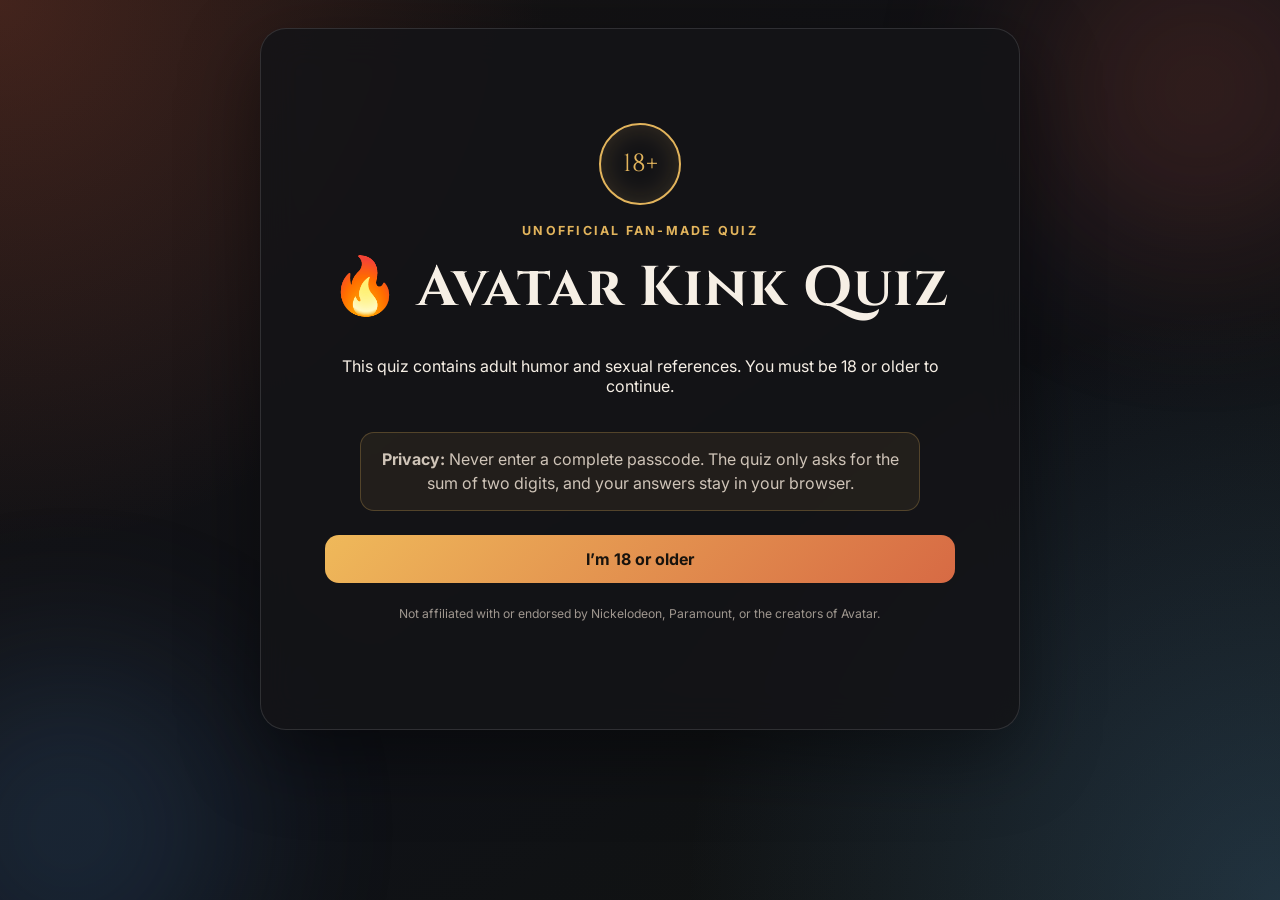
==== commit 5f7cf511: "Add files via upload" ====
--- a/index.html
+++ b/index.html
@@ -21,8 +21,8 @@
       <p class="eyebrow">Unofficial fan-made quiz</p>
       <h1>🔥 Avatar Kink Quiz</h1>
       <p>This quiz contains adult humor and sexual references. You must be 18 or older to continue.</p>
-      <div class="intro-art" aria-hidden="true">
-        <span>🔥</span><span>🌊</span><span>🌍</span><span>🌪️</span>
+      <div class="notice">
+        <strong>Privacy:</strong> Never enter a complete passcode. The quiz only asks for the sum of two digits, and your answers stay in your browser.
       </div>
       <button id="enterQuiz" class="primary-btn">I’m 18 or older</button>
       <p class="legal">Not affiliated with or endorsed by Nickelodeon, Paramount, or the creators of Avatar.</p>
--- a/style.css
+++ b/style.css
@@ -427,130 +427,3 @@
     scroll-behavior: auto !important;
   }
 }
-
-
-/* Original question and result artwork */
-.intro-art {
-  display: flex;
-  justify-content: center;
-  gap: 12px;
-  margin: 18px auto 24px;
-  font-size: clamp(1.7rem, 7vw, 2.6rem);
-}
-
-.intro-art span {
-  width: 62px;
-  height: 62px;
-  display: grid;
-  place-items: center;
-  border: 1px solid var(--line);
-  border-radius: 18px;
-  background: rgba(255,255,255,.055);
-  box-shadow: inset 0 0 24px rgba(255,255,255,.04);
-}
-
-.question-art,
-.result-art {
-  display: block;
-  width: 100%;
-  object-fit: cover;
-  border: 1px solid var(--line);
-  box-shadow: 0 18px 45px rgba(0,0,0,.28);
-}
-
-.question-art {
-  aspect-ratio: 16 / 9;
-  border-radius: 20px;
-  margin: 0 0 24px;
-}
-
-.result-art {
-  aspect-ratio: 16 / 9;
-  border-radius: 18px;
-  margin-bottom: 4px;
-}
-
-@media (max-width: 620px) {
-  .question-card { padding: 18px; }
-  .question-art { border-radius: 16px; margin-bottom: 18px; }
-  .intro-art span { width: 52px; height: 52px; border-radius: 15px; }
-}
-
-
-/* Cinematic question framing and combination-driven result scenes */
-.question-art {
-  background: #121418;
-  filter: saturate(1.08) contrast(1.03);
-  transition: transform .35s ease, filter .35s ease;
-}
-.question-card:hover .question-art { transform: scale(1.012); filter: saturate(1.16) contrast(1.05); }
-
-body[data-result-element="fire"] { --result-accent: #ef744d; --result-glow: rgba(239,116,77,.5); }
-body[data-result-element="water"] { --result-accent: #66afe1; --result-glow: rgba(102,175,225,.5); }
-body[data-result-element="earth"] { --result-accent: #9bb768; --result-glow: rgba(155,183,104,.5); }
-body[data-result-element="air"] { --result-accent: #e2d7ad; --result-glow: rgba(226,215,173,.45); }
-body[data-result-element] .result-panel { border-color: color-mix(in srgb, var(--result-accent) 55%, transparent); }
-body[data-result-element] .result-panel::before { opacity: .65; }
-
-.result-card { gap: 18px; }
-.result-portrait {
-  position: relative;
-  min-height: 500px;
-  overflow: hidden;
-  border-radius: 24px;
-  border: 1px solid color-mix(in srgb, var(--result-accent, var(--gold)) 60%, transparent);
-  background: #101218;
-  box-shadow: 0 28px 75px rgba(0,0,0,.52), 0 0 48px var(--result-glow, rgba(226,180,92,.25));
-  isolation: isolate;
-}
-.result-portrait .result-art { width: 100%; height: 100%; min-height: 500px; margin: 0; border: 0; border-radius: 0; object-fit: cover; }
-.portrait-aura {
-  position: absolute; inset: 8% 15% 20%; border-radius: 50%;
-  background: radial-gradient(circle, var(--result-glow, rgba(226,180,92,.4)), transparent 68%);
-  filter: blur(22px); mix-blend-mode: screen; animation: portraitPulse 4s ease-in-out infinite;
-}
-.trait-orbit { position: absolute; inset: 0; pointer-events: none; }
-.scene-token {
-  position: absolute; width: min(42%, 250px); padding: 10px 12px;
-  border: 1px solid rgba(255,255,255,.2); border-radius: 15px;
-  background: linear-gradient(145deg, rgba(10,11,15,.88), rgba(30,28,29,.72));
-  box-shadow: 0 12px 30px rgba(0,0,0,.38), inset 0 0 22px rgba(255,255,255,.03);
-  backdrop-filter: blur(10px); color: var(--ink);
-}
-.scene-token small { display:block; color:var(--result-accent,var(--gold)); text-transform:uppercase; letter-spacing:.14em; font-size:.59rem; }
-.scene-token strong { display:block; margin-top:3px; font-size:.78rem; line-height:1.2; }
-.token-icon { float:left; display:grid; place-items:center; width:38px; height:38px; margin-right:9px; border-radius:50%; background:rgba(255,255,255,.08); font-size:1.35rem; }
-.token-kink { left: 3.5%; top: 7%; transform: rotate(-2deg); }
-.token-love { right: 3.5%; top: 9%; transform: rotate(2deg); }
-.token-mask { left: 3.5%; bottom: 20%; transform: rotate(1deg); }
-.token-hidden { right: 3.5%; bottom: 22%; transform: rotate(-1deg); }
-.token-quirk { left: 17%; right: 17%; bottom: 4%; width:auto; max-width:none; text-align:left; }
-.token-quirk strong { font-size:.72rem; }
-.result-nameplate { position:absolute; left:50%; top:55%; transform:translate(-50%,-50%); text-align:center; text-shadow:0 4px 18px #000; width:60%; }
-.result-nameplate span { display:block; font-family:"Cinzel",serif; font-weight:700; font-size:clamp(1.7rem,7vw,3.5rem); }
-.result-nameplate small { color:#f0dfbf; text-transform:uppercase; letter-spacing:.15em; font-weight:700; font-size:.62rem; }
-.result-breakdown { display:grid; gap:12px; }
-body[data-result-element] .result-row small { color:var(--result-accent); }
-
-/* Trait-specific visual signatures */
-.token-dragon-fire { box-shadow: 0 0 28px rgba(255,102,55,.45); }
-.token-lightning, .token-blue-fire { box-shadow: 0 0 28px rgba(90,160,255,.45); }
-.token-blood { box-shadow: 0 0 28px rgba(180,20,45,.42); }
-.token-healing, .token-soulmate { box-shadow: 0 0 28px rgba(115,220,220,.35); }
-.token-lava, .token-combustion { box-shadow: 0 0 30px rgba(255,120,30,.46); }
-.token-metal { box-shadow: 0 0 28px rgba(190,200,215,.3); }
-.token-chaotic, .token-feral, .token-unpredictable { animation: playfulTilt 3s ease-in-out infinite; }
-
-@keyframes portraitPulse { 50% { transform:scale(1.08); opacity:.72; } }
-@keyframes playfulTilt { 50% { transform:rotate(2.5deg) translateY(-3px); } }
-
-@media (max-width: 620px) {
-  .result-portrait, .result-portrait .result-art { min-height: 540px; }
-  .scene-token { width: 45%; padding: 8px; }
-  .scene-token strong { font-size:.68rem; }
-  .token-icon { width:32px; height:32px; font-size:1.05rem; }
-  .token-kink,.token-love { top:4%; }
-  .token-mask,.token-hidden { bottom:23%; }
-  .token-quirk { left:5%; right:5%; bottom:4%; }
-  .result-nameplate { top:51%; width:72%; }
-}
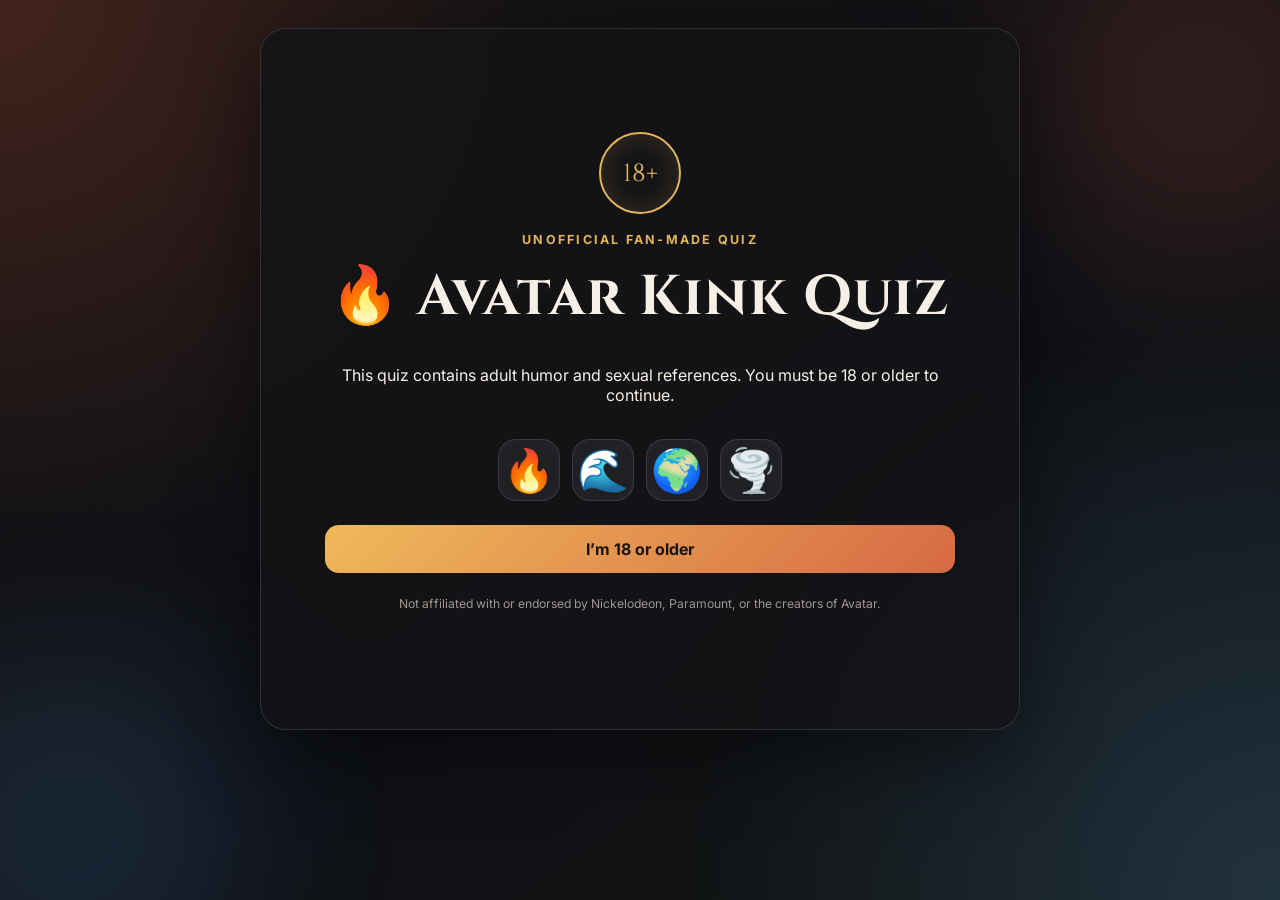
==== commit 9e8c44ef: "Add files via upload" ====
--- a/index.html
+++ b/index.html
@@ -21,8 +21,8 @@
       <p class="eyebrow">Unofficial fan-made quiz</p>
       <h1>🔥 Avatar Kink Quiz</h1>
       <p>This quiz contains adult humor and sexual references. You must be 18 or older to continue.</p>
-      <div class="notice">
-        <strong>Privacy:</strong> Never enter a complete passcode. The quiz only asks for the sum of two digits, and your answers stay in your browser.
+      <div class="intro-art" aria-hidden="true">
+        <span>🔥</span><span>🌊</span><span>🌍</span><span>🌪️</span>
       </div>
       <button id="enterQuiz" class="primary-btn">I’m 18 or older</button>
       <p class="legal">Not affiliated with or endorsed by Nickelodeon, Paramount, or the creators of Avatar.</p>
--- a/style.css
+++ b/style.css
@@ -427,3 +427,130 @@
     scroll-behavior: auto !important;
   }
 }
+
+
+/* Original question and result artwork */
+.intro-art {
+  display: flex;
+  justify-content: center;
+  gap: 12px;
+  margin: 18px auto 24px;
+  font-size: clamp(1.7rem, 7vw, 2.6rem);
+}
+
+.intro-art span {
+  width: 62px;
+  height: 62px;
+  display: grid;
+  place-items: center;
+  border: 1px solid var(--line);
+  border-radius: 18px;
+  background: rgba(255,255,255,.055);
+  box-shadow: inset 0 0 24px rgba(255,255,255,.04);
+}
+
+.question-art,
+.result-art {
+  display: block;
+  width: 100%;
+  object-fit: cover;
+  border: 1px solid var(--line);
+  box-shadow: 0 18px 45px rgba(0,0,0,.28);
+}
+
+.question-art {
+  aspect-ratio: 16 / 9;
+  border-radius: 20px;
+  margin: 0 0 24px;
+}
+
+.result-art {
+  aspect-ratio: 16 / 9;
+  border-radius: 18px;
+  margin-bottom: 4px;
+}
+
+@media (max-width: 620px) {
+  .question-card { padding: 18px; }
+  .question-art { border-radius: 16px; margin-bottom: 18px; }
+  .intro-art span { width: 52px; height: 52px; border-radius: 15px; }
+}
+
+
+/* Cinematic question framing and combination-driven result scenes */
+.question-art {
+  background: #121418;
+  filter: saturate(1.08) contrast(1.03);
+  transition: transform .35s ease, filter .35s ease;
+}
+.question-card:hover .question-art { transform: scale(1.012); filter: saturate(1.16) contrast(1.05); }
+
+body[data-result-element="fire"] { --result-accent: #ef744d; --result-glow: rgba(239,116,77,.5); }
+body[data-result-element="water"] { --result-accent: #66afe1; --result-glow: rgba(102,175,225,.5); }
+body[data-result-element="earth"] { --result-accent: #9bb768; --result-glow: rgba(155,183,104,.5); }
+body[data-result-element="air"] { --result-accent: #e2d7ad; --result-glow: rgba(226,215,173,.45); }
+body[data-result-element] .result-panel { border-color: color-mix(in srgb, var(--result-accent) 55%, transparent); }
+body[data-result-element] .result-panel::before { opacity: .65; }
+
+.result-card { gap: 18px; }
+.result-portrait {
+  position: relative;
+  min-height: 500px;
+  overflow: hidden;
+  border-radius: 24px;
+  border: 1px solid color-mix(in srgb, var(--result-accent, var(--gold)) 60%, transparent);
+  background: #101218;
+  box-shadow: 0 28px 75px rgba(0,0,0,.52), 0 0 48px var(--result-glow, rgba(226,180,92,.25));
+  isolation: isolate;
+}
+.result-portrait .result-art { width: 100%; height: 100%; min-height: 500px; margin: 0; border: 0; border-radius: 0; object-fit: cover; }
+.portrait-aura {
+  position: absolute; inset: 8% 15% 20%; border-radius: 50%;
+  background: radial-gradient(circle, var(--result-glow, rgba(226,180,92,.4)), transparent 68%);
+  filter: blur(22px); mix-blend-mode: screen; animation: portraitPulse 4s ease-in-out infinite;
+}
+.trait-orbit { position: absolute; inset: 0; pointer-events: none; }
+.scene-token {
+  position: absolute; width: min(42%, 250px); padding: 10px 12px;
+  border: 1px solid rgba(255,255,255,.2); border-radius: 15px;
+  background: linear-gradient(145deg, rgba(10,11,15,.88), rgba(30,28,29,.72));
+  box-shadow: 0 12px 30px rgba(0,0,0,.38), inset 0 0 22px rgba(255,255,255,.03);
+  backdrop-filter: blur(10px); color: var(--ink);
+}
+.scene-token small { display:block; color:var(--result-accent,var(--gold)); text-transform:uppercase; letter-spacing:.14em; font-size:.59rem; }
+.scene-token strong { display:block; margin-top:3px; font-size:.78rem; line-height:1.2; }
+.token-icon { float:left; display:grid; place-items:center; width:38px; height:38px; margin-right:9px; border-radius:50%; background:rgba(255,255,255,.08); font-size:1.35rem; }
+.token-kink { left: 3.5%; top: 7%; transform: rotate(-2deg); }
+.token-love { right: 3.5%; top: 9%; transform: rotate(2deg); }
+.token-mask { left: 3.5%; bottom: 20%; transform: rotate(1deg); }
+.token-hidden { right: 3.5%; bottom: 22%; transform: rotate(-1deg); }
+.token-quirk { left: 17%; right: 17%; bottom: 4%; width:auto; max-width:none; text-align:left; }
+.token-quirk strong { font-size:.72rem; }
+.result-nameplate { position:absolute; left:50%; top:55%; transform:translate(-50%,-50%); text-align:center; text-shadow:0 4px 18px #000; width:60%; }
+.result-nameplate span { display:block; font-family:"Cinzel",serif; font-weight:700; font-size:clamp(1.7rem,7vw,3.5rem); }
+.result-nameplate small { color:#f0dfbf; text-transform:uppercase; letter-spacing:.15em; font-weight:700; font-size:.62rem; }
+.result-breakdown { display:grid; gap:12px; }
+body[data-result-element] .result-row small { color:var(--result-accent); }
+
+/* Trait-specific visual signatures */
+.token-dragon-fire { box-shadow: 0 0 28px rgba(255,102,55,.45); }
+.token-lightning, .token-blue-fire { box-shadow: 0 0 28px rgba(90,160,255,.45); }
+.token-blood { box-shadow: 0 0 28px rgba(180,20,45,.42); }
+.token-healing, .token-soulmate { box-shadow: 0 0 28px rgba(115,220,220,.35); }
+.token-lava, .token-combustion { box-shadow: 0 0 30px rgba(255,120,30,.46); }
+.token-metal { box-shadow: 0 0 28px rgba(190,200,215,.3); }
+.token-chaotic, .token-feral, .token-unpredictable { animation: playfulTilt 3s ease-in-out infinite; }
+
+@keyframes portraitPulse { 50% { transform:scale(1.08); opacity:.72; } }
+@keyframes playfulTilt { 50% { transform:rotate(2.5deg) translateY(-3px); } }
+
+@media (max-width: 620px) {
+  .result-portrait, .result-portrait .result-art { min-height: 540px; }
+  .scene-token { width: 45%; padding: 8px; }
+  .scene-token strong { font-size:.68rem; }
+  .token-icon { width:32px; height:32px; font-size:1.05rem; }
+  .token-kink,.token-love { top:4%; }
+  .token-mask,.token-hidden { bottom:23%; }
+  .token-quirk { left:5%; right:5%; bottom:4%; }
+  .result-nameplate { top:51%; width:72%; }
+}
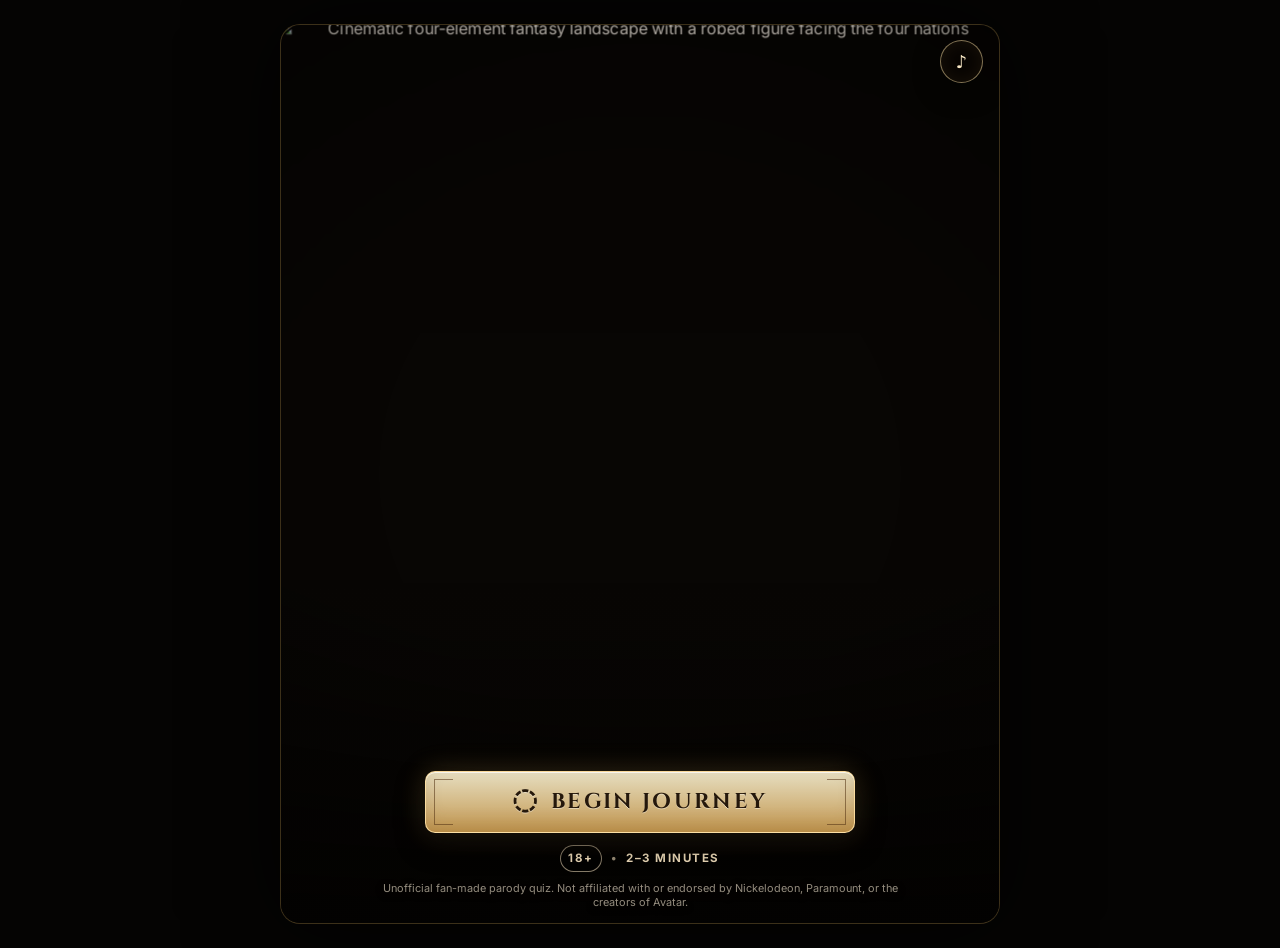
==== commit bc1e3ddf: "Add files via upload" ====
--- a/index.html
+++ b/index.html
@@ -16,16 +16,39 @@
   <div id="elementFX" class="element-fx" aria-hidden="true"></div>
 
   <main class="app-shell">
-    <section id="ageGate" class="panel age-gate">
-      <div class="seal">18+</div>
-      <p class="eyebrow">Unofficial fan-made quiz</p>
-      <h1>🔥 Avatar Kink Quiz</h1>
-      <p>This quiz contains adult humor and sexual references. You must be 18 or older to continue.</p>
-      <div class="intro-art" aria-hidden="true">
-        <span>🔥</span><span>🌊</span><span>🌍</span><span>🌪️</span>
+    <section id="ageGate" class="age-gate cinematic-intro" aria-label="Quiz introduction">
+      <div class="intro-poster">
+        <img
+          class="intro-poster-image"
+          src="assets/intro/hero.png"
+          alt="Cinematic four-element fantasy landscape with a robed figure facing the four nations"
+          loading="eager"
+          fetchpriority="high"
+        />
+        <div class="intro-vignette" aria-hidden="true"></div>
+        <div class="intro-particles" aria-hidden="true">
+          <span></span><span></span><span></span><span></span><span></span><span></span>
+        </div>
+
+        <div class="intro-controls">
+          <button id="introMusicBtn" class="intro-icon-btn" type="button" aria-label="Toggle ambient music" title="Toggle ambient music">♪</button>
+        </div>
+
+        <div class="intro-content">
+          <button id="enterQuiz" class="journey-btn" type="button">
+            <span class="journey-ornament" aria-hidden="true">◌</span>
+            <span>Begin Journey</span>
+          </button>
+
+          <div class="intro-meta" aria-label="Adult quiz, estimated completion time two to three minutes">
+            <span class="intro-age">18+</span>
+            <span class="intro-divider" aria-hidden="true">•</span>
+            <span>2–3 Minutes</span>
+          </div>
+
+          <p class="intro-disclaimer">Unofficial fan-made parody quiz. Not affiliated with or endorsed by Nickelodeon, Paramount, or the creators of Avatar.</p>
+        </div>
       </div>
-      <button id="enterQuiz" class="primary-btn">I’m 18 or older</button>
-      <p class="legal">Not affiliated with or endorsed by Nickelodeon, Paramount, or the creators of Avatar.</p>
     </section>
 
     <section id="quizApp" class="hidden">
@@ -35,7 +58,6 @@
           <h1>🔥 Avatar Kink Quiz</h1>
         </div>
         <div class="topbar-actions">
-          <button id="musicBtn" class="icon-btn" type="button" aria-label="Toggle ambient music" title="Toggle ambient music">♪</button>
           <div class="progress-copy"><span id="questionCount">1</span>/16</div>
         </div>
       </header>
--- a/style.css
+++ b/style.css
@@ -220,10 +220,18 @@
 .numeric-input:focus { border-color: var(--gold); }
 
 .helper {
-  margin-top: 12px;
-  color: #aaa198;
-  font-size: .83rem;
-  line-height: 1.55;
+  margin: 0 0 18px;
+  padding: 14px 16px;
+  color: var(--ink);
+  font-size: .95rem;
+  line-height: 1.6;
+  background: rgba(226,180,92,.09);
+  border: 1px solid rgba(226,180,92,.3);
+  border-radius: 14px;
+}
+
+.helper strong {
+  color: var(--gold);
 }
 
 .quiz-nav, .result-actions {
@@ -554,3 +562,734 @@
   .token-quirk { left:5%; right:5%; bottom:4%; }
   .result-nameplate { top:51%; width:72%; }
 }
+
+
+/* =========================================================
+   POLISHED ORIGINAL LAYOUT
+   Keeps the existing image-above-question structure while
+   adding elemental identity, parchment texture, framed art,
+   upgraded answers, artifact inputs, and softer motion.
+   ========================================================= */
+
+.question-card {
+  position: relative;
+  overflow: hidden;
+  border-color: var(--theme-line, var(--line));
+  background:
+    radial-gradient(circle at 10% 0%, var(--theme-wash, rgba(226,180,92,.07)), transparent 34%),
+    linear-gradient(145deg, rgba(25,23,22,.96), rgba(12,13,16,.94));
+  box-shadow:
+    0 28px 85px rgba(0,0,0,.48),
+    inset 0 1px rgba(255,255,255,.035);
+}
+
+.question-card::before {
+  content: "";
+  position: absolute;
+  inset: 0;
+  pointer-events: none;
+  opacity: .16;
+  background:
+    repeating-linear-gradient(0deg, rgba(255,255,255,.025) 0 1px, transparent 1px 5px),
+    repeating-linear-gradient(90deg, rgba(255,255,255,.015) 0 1px, transparent 1px 8px);
+  mix-blend-mode: screen;
+}
+
+.question-card > * {
+  position: relative;
+  z-index: 1;
+}
+
+.question-card[data-theme="water"] {
+  --theme: #69a9db;
+  --theme-soft: rgba(79,143,207,.18);
+  --theme-line: rgba(105,169,219,.42);
+  --theme-wash: rgba(79,143,207,.16);
+}
+
+.question-card[data-theme="fire"] {
+  --theme: #ef8158;
+  --theme-soft: rgba(217,91,63,.18);
+  --theme-line: rgba(239,129,88,.43);
+  --theme-wash: rgba(217,91,63,.17);
+}
+
+.question-card[data-theme="earth"] {
+  --theme: #9bb768;
+  --theme-soft: rgba(120,147,77,.18);
+  --theme-line: rgba(155,183,104,.42);
+  --theme-wash: rgba(120,147,77,.16);
+}
+
+.question-card[data-theme="seal"] {
+  --theme: #d0ad68;
+  --theme-soft: rgba(208,173,104,.17);
+  --theme-line: rgba(208,173,104,.46);
+  --theme-wash: rgba(135,105,57,.18);
+}
+
+.question-card[data-theme="air"] {
+  --theme: #e2d7ad;
+  --theme-soft: rgba(215,201,157,.16);
+  --theme-line: rgba(226,215,173,.40);
+  --theme-wash: rgba(215,201,157,.14);
+}
+
+/* Framed artwork */
+.question-art {
+  position: relative;
+  padding: 7px;
+  border: 1px solid color-mix(in srgb, var(--theme, var(--gold)) 55%, transparent);
+  background:
+    linear-gradient(135deg, rgba(255,255,255,.13), transparent 28%),
+    linear-gradient(145deg, #6e4d26, #2b2118 42%, #8a6535 75%, #342419);
+  box-shadow:
+    0 22px 50px rgba(0,0,0,.36),
+    inset 0 0 0 2px rgba(255,226,162,.10),
+    inset 0 0 18px rgba(0,0,0,.42);
+  filter: saturate(1.08) contrast(1.04);
+  transform-origin: center;
+}
+
+.question-card.transition-in .question-art {
+  animation: artReveal .55s cubic-bezier(.2,.8,.2,1) both;
+}
+
+@keyframes artReveal {
+  from { opacity: .65; transform: scale(1.025); filter: saturate(.85) contrast(.95); }
+  to { opacity: 1; transform: scale(1); filter: saturate(1.08) contrast(1.04); }
+}
+
+/* Question copy reads like a parchment insert without changing layout */
+.question-card h2,
+.question-card .question-copy,
+.question-card blockquote,
+.numeric-wrap,
+.answers {
+  max-width: 100%;
+}
+
+.question-card h2 {
+  margin: 4px 0 14px;
+  color: #fff8eb;
+  text-shadow: 0 2px 14px rgba(0,0,0,.42);
+}
+
+.question-card .question-copy {
+  padding: 14px 16px;
+  border: 1px solid rgba(226,180,92,.16);
+  border-radius: 14px;
+  color: #ded2c2;
+  background:
+    repeating-linear-gradient(0deg, rgba(94,62,31,.025) 0 1px, transparent 1px 5px),
+    linear-gradient(145deg, rgba(232,210,169,.10), rgba(116,80,42,.055));
+  box-shadow: inset 0 1px rgba(255,255,255,.035);
+}
+
+.question-card blockquote {
+  border-left-color: var(--theme, var(--gold));
+  background:
+    linear-gradient(90deg, var(--theme-soft, rgba(226,180,92,.10)), rgba(255,255,255,.025));
+}
+
+/* Answer buttons */
+.answers {
+  gap: 11px;
+}
+
+.answer {
+  display: grid;
+  grid-template-columns: 34px 1fr;
+  align-items: center;
+  gap: 11px;
+  padding: 14px 15px;
+  border-color: color-mix(in srgb, var(--theme, var(--gold)) 26%, var(--line));
+  background:
+    linear-gradient(135deg, rgba(244,224,183,.075), rgba(75,51,28,.035)),
+    rgba(255,255,255,.025);
+  box-shadow:
+    inset 0 1px rgba(255,255,255,.04),
+    0 6px 18px rgba(0,0,0,.12);
+}
+
+.answer::after {
+  content: "";
+  position: absolute;
+  inset: 0;
+  border-radius: inherit;
+  pointer-events: none;
+  opacity: 0;
+  background: linear-gradient(110deg, transparent 20%, rgba(255,255,255,.10), transparent 80%);
+  transform: translateX(-100%);
+}
+
+.answer {
+  position: relative;
+  overflow: hidden;
+}
+
+.answer:hover {
+  transform: translateY(-2px);
+  border-color: color-mix(in srgb, var(--theme, var(--gold)) 68%, transparent);
+  background:
+    linear-gradient(135deg, var(--theme-soft, rgba(226,180,92,.13)), rgba(255,255,255,.035));
+}
+
+.answer:hover::after {
+  opacity: 1;
+  animation: answerGlint .75s ease;
+}
+
+.answer:active {
+  transform: translateY(0) scale(.992);
+}
+
+.answer.selected {
+  border-color: var(--theme, var(--gold));
+  background:
+    linear-gradient(135deg, var(--theme-soft, rgba(226,180,92,.16)), rgba(255,255,255,.045));
+  box-shadow:
+    inset 0 0 0 1px color-mix(in srgb, var(--theme, var(--gold)) 35%, transparent),
+    0 0 24px color-mix(in srgb, var(--theme, var(--gold)) 22%, transparent);
+}
+
+.answer-rune {
+  width: 30px;
+  height: 30px;
+  display: grid;
+  place-items: center;
+  border: 1px solid color-mix(in srgb, var(--theme, var(--gold)) 50%, transparent);
+  border-radius: 50%;
+  color: var(--theme, var(--gold));
+  background: rgba(7,8,10,.28);
+  box-shadow: inset 0 0 12px var(--theme-soft, rgba(226,180,92,.12));
+  font-family: "Cinzel", serif;
+  font-size: .88rem;
+  transition: transform .18s ease, background .18s ease;
+}
+
+.answer:hover .answer-rune,
+.answer.selected .answer-rune {
+  transform: rotate(12deg) scale(1.05);
+  background: var(--theme-soft, rgba(226,180,92,.15));
+}
+
+.answer-text {
+  min-width: 0;
+}
+
+@keyframes answerGlint {
+  to { transform: translateX(100%); }
+}
+
+/* Numeric questions as in-world artifacts */
+.helper {
+  display: grid;
+  grid-template-columns: 34px 1fr;
+  align-items: start;
+  gap: 11px;
+  border-color: color-mix(in srgb, var(--theme, var(--gold)) 38%, transparent);
+  background:
+    repeating-linear-gradient(0deg, rgba(97,63,28,.028) 0 1px, transparent 1px 5px),
+    linear-gradient(145deg, rgba(226,180,92,.13), rgba(90,59,28,.065));
+}
+
+.helper-icon {
+  width: 31px;
+  height: 31px;
+  display: grid;
+  place-items: center;
+  border: 1px solid color-mix(in srgb, var(--theme, var(--gold)) 45%, transparent);
+  border-radius: 10px;
+  background: rgba(9,10,12,.28);
+}
+
+.numeric-field {
+  position: relative;
+}
+
+.numeric-icon {
+  position: absolute;
+  left: 15px;
+  top: 50%;
+  z-index: 2;
+  transform: translateY(-50%);
+  pointer-events: none;
+  filter: drop-shadow(0 2px 4px rgba(0,0,0,.34));
+}
+
+.numeric-input {
+  padding-left: 50px;
+  border-color: color-mix(in srgb, var(--theme, var(--gold)) 34%, var(--line));
+  background:
+    linear-gradient(145deg, rgba(241,220,178,.075), rgba(83,55,27,.035)),
+    rgba(255,255,255,.03);
+  box-shadow:
+    inset 0 2px 10px rgba(0,0,0,.18),
+    inset 0 1px rgba(255,255,255,.04);
+}
+
+.numeric-input:focus {
+  border-color: var(--theme, var(--gold));
+  box-shadow:
+    0 0 0 3px color-mix(in srgb, var(--theme, var(--gold)) 18%, transparent),
+    0 0 24px color-mix(in srgb, var(--theme, var(--gold)) 18%, transparent),
+    inset 0 2px 10px rgba(0,0,0,.16);
+}
+
+.question-card[data-theme="seal"] .numeric-field::after {
+  content: "LOCKING SEAL";
+  position: absolute;
+  right: 13px;
+  top: 50%;
+  transform: translateY(-50%);
+  color: rgba(226,180,92,.62);
+  font-family: "Cinzel", serif;
+  font-size: .58rem;
+  font-weight: 800;
+  letter-spacing: .13em;
+  pointer-events: none;
+}
+
+.question-card[data-theme="seal"] .numeric-input {
+  padding-right: 112px;
+}
+
+/* Section-specific atmospheric accents */
+.question-card[data-theme="water"]::after,
+.question-card[data-theme="fire"]::after,
+.question-card[data-theme="earth"]::after,
+.question-card[data-theme="seal"]::after,
+.question-card[data-theme="air"]::after {
+  content: "";
+  position: absolute;
+  inset: auto -15% -90px;
+  height: 150px;
+  pointer-events: none;
+  opacity: .18;
+  filter: blur(2px);
+}
+
+.question-card[data-theme="water"]::after {
+  background: repeating-radial-gradient(ellipse at center, transparent 0 18px, rgba(105,169,219,.38) 19px 21px, transparent 22px 36px);
+  animation: waterDrift 7s linear infinite;
+}
+
+.question-card[data-theme="fire"]::after {
+  background:
+    radial-gradient(circle at 18% 70%, rgba(255,174,86,.55) 0 3px, transparent 4px),
+    radial-gradient(circle at 42% 35%, rgba(239,91,63,.55) 0 4px, transparent 5px),
+    radial-gradient(circle at 71% 62%, rgba(255,206,112,.45) 0 3px, transparent 4px);
+  background-size: 130px 110px;
+  animation: emberFloat 5s linear infinite;
+}
+
+.question-card[data-theme="earth"]::after,
+.question-card[data-theme="seal"]::after {
+  background:
+    linear-gradient(35deg, transparent 43%, rgba(155,183,104,.22) 44% 47%, transparent 48%),
+    linear-gradient(-35deg, transparent 43%, rgba(208,173,104,.18) 44% 47%, transparent 48%);
+  background-size: 54px 34px;
+}
+
+.question-card[data-theme="air"]::after {
+  background: repeating-radial-gradient(ellipse at center, transparent 0 22px, rgba(226,215,173,.30) 23px 25px, transparent 26px 42px);
+  animation: airDrift 9s linear infinite;
+}
+
+@keyframes waterDrift {
+  to { transform: translateX(80px); }
+}
+
+@keyframes emberFloat {
+  from { transform: translateY(25px); }
+  to { transform: translateY(-55px); }
+}
+
+@keyframes airDrift {
+  to { transform: translateX(-90px) skewX(-8deg); }
+}
+
+/* Page-turn feeling without replacing the layout */
+.question-card.transition-out {
+  transform-origin: left center;
+  animation: pageTurnOut .22s ease forwards;
+}
+
+.question-card.transition-in {
+  transform-origin: right center;
+  animation: pageTurnIn .38s cubic-bezier(.2,.8,.2,1) forwards;
+}
+
+@keyframes pageTurnOut {
+  to {
+    opacity: 0;
+    transform: perspective(900px) rotateY(-4deg) translateX(-13px) scale(.988);
+    filter: blur(1px);
+  }
+}
+
+@keyframes pageTurnIn {
+  from {
+    opacity: 0;
+    transform: perspective(900px) rotateY(4deg) translateX(18px) scale(.988);
+    filter: blur(1px);
+  }
+  to {
+    opacity: 1;
+    transform: perspective(900px) rotateY(0) translateX(0) scale(1);
+    filter: blur(0);
+  }
+}
+
+@media (max-width: 620px) {
+  .question-card {
+    border-radius: 22px;
+  }
+
+  .answer {
+    grid-template-columns: 30px 1fr;
+    gap: 9px;
+    padding: 13px 12px;
+  }
+
+  .answer-rune {
+    width: 28px;
+    height: 28px;
+  }
+
+  .helper {
+    grid-template-columns: 30px 1fr;
+    padding: 13px;
+  }
+
+  .helper-icon {
+    width: 28px;
+    height: 28px;
+  }
+
+  .question-card[data-theme="seal"] .numeric-field::after {
+    display: none;
+  }
+
+  .question-card[data-theme="seal"] .numeric-input {
+    padding-right: 17px;
+    padding-left: 50px;
+  }
+}
+
+
+/* =========================================================
+   CINEMATIC OPENING SCREEN
+   Full-screen 4:5 game-cover treatment. The existing quiz,
+   question themes, scoring, and result screens remain intact.
+   ========================================================= */
+
+body:has(.cinematic-intro:not(.hidden)) {
+  background: #050403;
+}
+
+body:has(.cinematic-intro:not(.hidden))::before,
+body:has(.cinematic-intro:not(.hidden)) .ambient {
+  opacity: 0;
+}
+
+body:has(.cinematic-intro:not(.hidden)) .app-shell {
+  width: 100%;
+  max-width: none;
+  padding: 0;
+}
+
+.cinematic-intro {
+  width: 100%;
+  min-height: 100svh;
+  display: grid;
+  place-items: center;
+  padding: 0;
+  overflow: hidden;
+  background: #050403;
+  animation: introFadeIn 1.25s ease both;
+}
+
+.intro-poster {
+  position: relative;
+  width: min(100vw, calc(100svh * .8), 760px);
+  min-height: 100svh;
+  aspect-ratio: 4 / 5;
+  overflow: hidden;
+  isolation: isolate;
+  background: #080604;
+  box-shadow: 0 0 90px rgba(0,0,0,.82);
+}
+
+.intro-poster-image {
+  position: absolute;
+  inset: 0;
+  width: 100%;
+  height: 100%;
+  display: block;
+  object-fit: cover;
+  object-position: center;
+  transform: scale(1.015);
+  filter: saturate(1.05) contrast(1.04) brightness(.95);
+  animation: introImageReveal 1.6s cubic-bezier(.2,.8,.2,1) both;
+}
+
+.intro-vignette {
+  position: absolute;
+  inset: 0;
+  z-index: 1;
+  pointer-events: none;
+  background:
+    linear-gradient(to bottom, rgba(0,0,0,.10) 0%, transparent 35%, transparent 62%, rgba(3,2,1,.25) 75%, rgba(3,2,1,.92) 100%),
+    radial-gradient(circle at center, transparent 45%, rgba(0,0,0,.32) 100%);
+}
+
+.intro-controls {
+  position: absolute;
+  z-index: 5;
+  top: max(15px, env(safe-area-inset-top));
+  right: 16px;
+  opacity: 0;
+  animation: introPieceIn .7s ease 1.05s forwards;
+}
+
+.intro-icon-btn {
+  width: 43px;
+  height: 43px;
+  padding: 0;
+  display: grid;
+  place-items: center;
+  border: 1px solid rgba(244,216,158,.52);
+  border-radius: 50%;
+  color: #f7e6c3;
+  background: rgba(9,7,5,.56);
+  box-shadow: 0 8px 28px rgba(0,0,0,.42), inset 0 0 18px rgba(226,180,92,.08);
+  backdrop-filter: blur(9px);
+  font-size: 1.12rem;
+}
+
+.intro-icon-btn.active {
+  color: #181109;
+  border-color: #f0c36f;
+  background: linear-gradient(145deg, #f3cf82, #c88036);
+  box-shadow: 0 0 26px rgba(226,180,92,.42);
+}
+
+.intro-content {
+  position: absolute;
+  z-index: 4;
+  left: clamp(18px, 5vw, 42px);
+  right: clamp(18px, 5vw, 42px);
+  bottom: max(13px, env(safe-area-inset-bottom));
+  display: grid;
+  justify-items: center;
+  text-align: center;
+  opacity: 0;
+  transform: translateY(18px);
+  animation: introPieceIn .75s cubic-bezier(.2,.8,.2,1) 1.15s forwards;
+}
+
+.journey-btn {
+  position: relative;
+  width: min(100%, 430px);
+  min-height: 62px;
+  display: inline-flex;
+  align-items: center;
+  justify-content: center;
+  gap: 11px;
+  padding: 15px 26px;
+  overflow: hidden;
+  border: 1px solid rgba(255,225,162,.88);
+  border-radius: 10px;
+  color: #25180b;
+  background:
+    linear-gradient(180deg, rgba(255,246,213,.9), rgba(211,164,86,.92)),
+    repeating-linear-gradient(0deg, rgba(92,55,23,.08) 0 1px, transparent 1px 5px);
+  box-shadow:
+    0 10px 30px rgba(0,0,0,.48),
+    0 0 28px rgba(226,180,92,.22),
+    inset 0 1px rgba(255,255,255,.72),
+    inset 0 -8px 18px rgba(96,56,19,.13);
+  font-family: "Cinzel", serif;
+  font-size: clamp(1rem, 4.6vw, 1.34rem);
+  font-weight: 700;
+  letter-spacing: .11em;
+  text-transform: uppercase;
+  text-shadow: 0 1px rgba(255,255,255,.4);
+  animation: journeyPulse 3.8s ease-in-out 2.4s infinite;
+}
+
+.journey-btn::before,
+.journey-btn::after {
+  content: "";
+  position: absolute;
+  top: 7px;
+  bottom: 7px;
+  width: 18px;
+  border-top: 1px solid rgba(80,48,18,.55);
+  border-bottom: 1px solid rgba(80,48,18,.55);
+}
+
+.journey-btn::before { left: 8px; border-left: 1px solid rgba(80,48,18,.55); }
+.journey-btn::after { right: 8px; border-right: 1px solid rgba(80,48,18,.55); }
+
+.journey-btn:hover {
+  transform: translateY(-2px);
+  filter: brightness(1.06);
+}
+
+.journey-btn:active {
+  transform: translateY(0) scale(.985);
+}
+
+.journey-ornament {
+  font-size: 1.35em;
+  line-height: 1;
+}
+
+.intro-meta {
+  display: flex;
+  align-items: center;
+  justify-content: center;
+  gap: 9px;
+  margin-top: 12px;
+  color: #ead8b7;
+  font-size: .72rem;
+  font-weight: 700;
+  letter-spacing: .13em;
+  text-transform: uppercase;
+  text-shadow: 0 2px 8px #000;
+}
+
+.intro-age {
+  display: inline-grid;
+  place-items: center;
+  min-width: 34px;
+  height: 27px;
+  padding: 0 7px;
+  border: 1px solid rgba(234,216,183,.58);
+  border-radius: 999px;
+  background: rgba(0,0,0,.42);
+}
+
+.intro-divider { opacity: .6; }
+
+.intro-disclaimer {
+  max-width: 560px;
+  margin: 9px 0 0;
+  color: rgba(238,226,204,.62);
+  font-size: clamp(.56rem, 2.2vw, .68rem);
+  line-height: 1.35;
+  text-shadow: 0 2px 7px #000;
+}
+
+.intro-particles {
+  position: absolute;
+  inset: 0;
+  z-index: 3;
+  pointer-events: none;
+  overflow: hidden;
+}
+
+.intro-particles span {
+  position: absolute;
+  left: var(--left);
+  bottom: -5%;
+  width: var(--size);
+  height: var(--size);
+  border-radius: 50%;
+  opacity: 0;
+  background: radial-gradient(circle, #ffd27a 0 18%, #dc7542 35%, transparent 72%);
+  box-shadow: 0 0 13px rgba(235,112,59,.65);
+  animation: introEmber var(--duration) linear var(--delay) infinite;
+}
+
+.intro-particles span:nth-child(1) { --left: 8%; --size: 8px; --duration: 7.4s; --delay: .2s; }
+.intro-particles span:nth-child(2) { --left: 21%; --size: 5px; --duration: 8.8s; --delay: 1.5s; }
+.intro-particles span:nth-child(3) { --left: 43%; --size: 7px; --duration: 7.8s; --delay: 2.4s; }
+.intro-particles span:nth-child(4) { --left: 66%; --size: 5px; --duration: 9.2s; --delay: .9s; }
+.intro-particles span:nth-child(5) { --left: 81%; --size: 9px; --duration: 8.2s; --delay: 2.9s; }
+.intro-particles span:nth-child(6) { --left: 94%; --size: 6px; --duration: 7.1s; --delay: 1.9s; }
+
+.intro-leaving {
+  animation: introLeave .54s ease forwards !important;
+  pointer-events: none;
+}
+
+.quiz-entering {
+  animation: quizReveal .68s cubic-bezier(.2,.8,.2,1) both;
+}
+
+@keyframes introFadeIn {
+  from { opacity: 0; background: #000; }
+  to { opacity: 1; background: #050403; }
+}
+
+@keyframes introImageReveal {
+  from { opacity: 0; transform: scale(1.09); filter: saturate(.65) contrast(.92) brightness(.42); }
+  to { opacity: 1; transform: scale(1.015); filter: saturate(1.05) contrast(1.04) brightness(.95); }
+}
+
+@keyframes introPieceIn {
+  to { opacity: 1; transform: translateY(0); }
+}
+
+@keyframes journeyPulse {
+  0%, 72%, 100% { box-shadow: 0 10px 30px rgba(0,0,0,.48), 0 0 28px rgba(226,180,92,.22), inset 0 1px rgba(255,255,255,.72), inset 0 -8px 18px rgba(96,56,19,.13); }
+  82% { box-shadow: 0 10px 30px rgba(0,0,0,.48), 0 0 44px rgba(238,188,91,.52), inset 0 1px rgba(255,255,255,.82), inset 0 -8px 18px rgba(96,56,19,.10); }
+}
+
+@keyframes introEmber {
+  0% { opacity: 0; transform: translate3d(0,0,0) scale(.6); }
+  12% { opacity: .9; }
+  100% { opacity: 0; transform: translate3d(45px,-108svh,0) scale(1.3); }
+}
+
+@keyframes introLeave {
+  to { opacity: 0; transform: scale(1.025); filter: blur(4px); }
+}
+
+@keyframes quizReveal {
+  from { opacity: 0; transform: translateY(20px); }
+  to { opacity: 1; transform: translateY(0); }
+}
+
+@media (min-width: 761px) {
+  .cinematic-intro {
+    padding: 24px;
+  }
+
+  .intro-poster {
+    min-height: min(92svh, 950px);
+    border: 1px solid rgba(226,180,92,.24);
+    border-radius: 20px;
+  }
+}
+
+@media (max-width: 620px) {
+  .intro-poster {
+    width: 100vw;
+    min-height: 100svh;
+  }
+
+  .journey-btn {
+    min-height: 58px;
+  }
+}
+
+@media (prefers-reduced-motion: reduce) {
+  .cinematic-intro,
+  .intro-poster-image,
+  .intro-controls,
+  .intro-content,
+  .journey-btn,
+  .intro-particles span,
+  .intro-leaving,
+  .quiz-entering {
+    animation: none !important;
+    opacity: 1;
+    transform: none;
+    filter: none;
+  }
+}
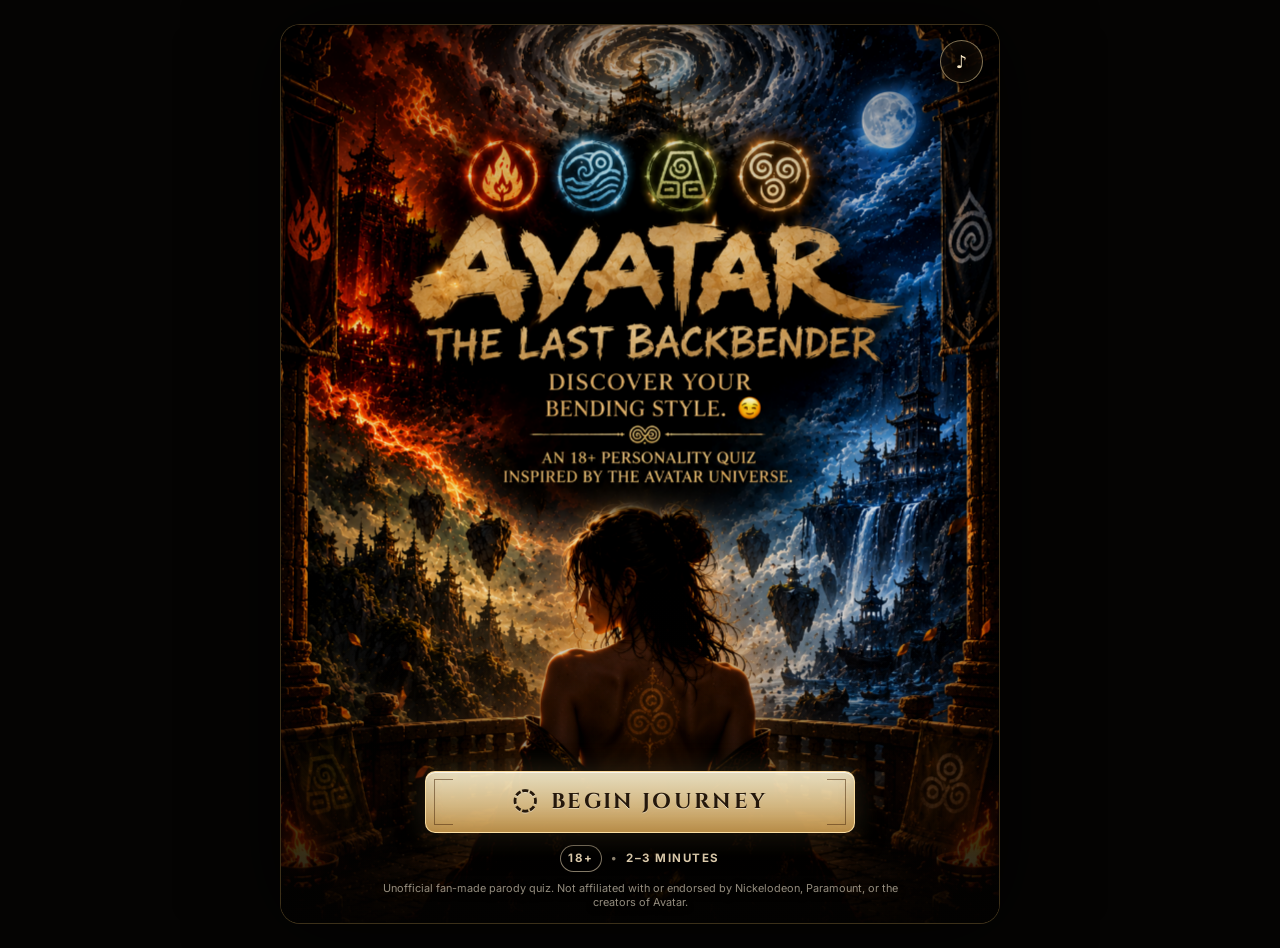
==== commit 00c1e981: "Add files via upload" ====
--- a/index.html
+++ b/index.html
@@ -20,7 +20,7 @@
       <div class="intro-poster">
         <img
           class="intro-poster-image"
-          src="assets/intro/hero.png"
+          src="assets/intro/hero.png?v=2"
           alt="Cinematic four-element fantasy landscape with a robed figure facing the four nations"
           loading="eager"
           fetchpriority="high"
